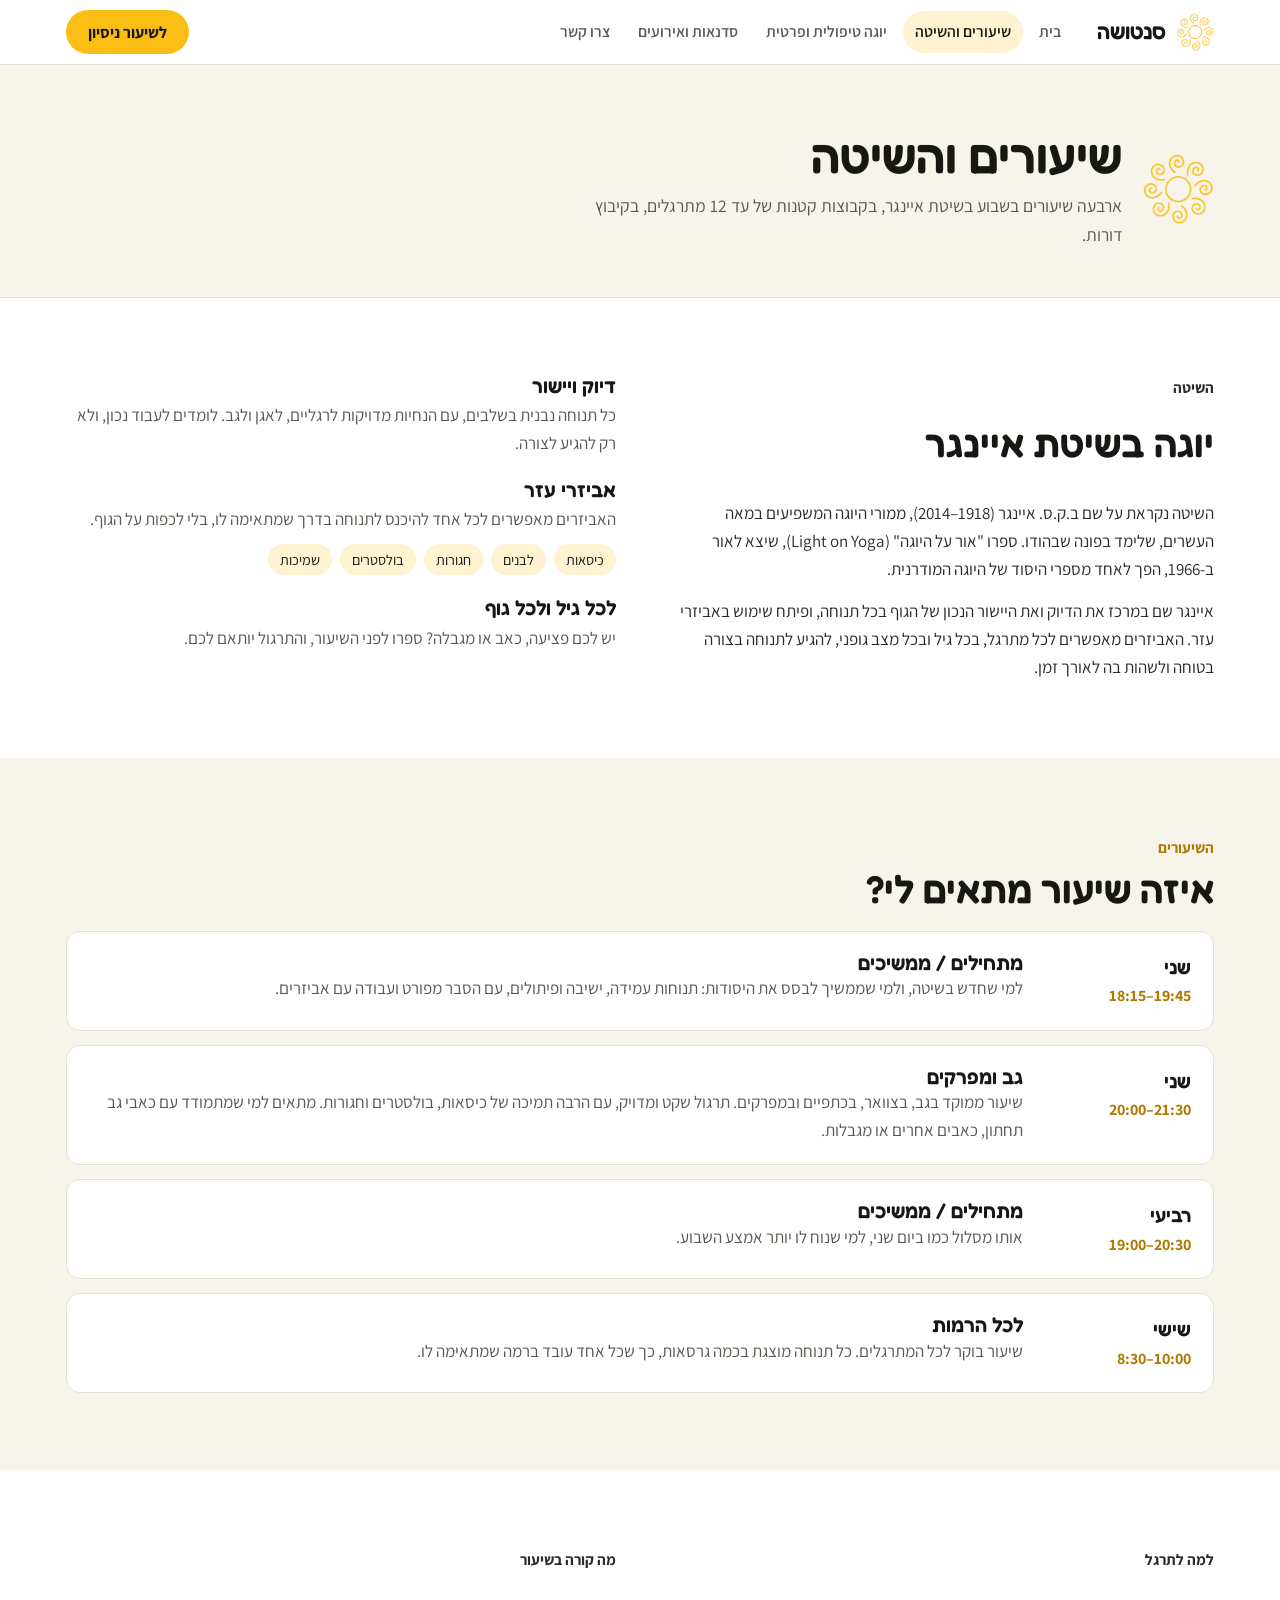
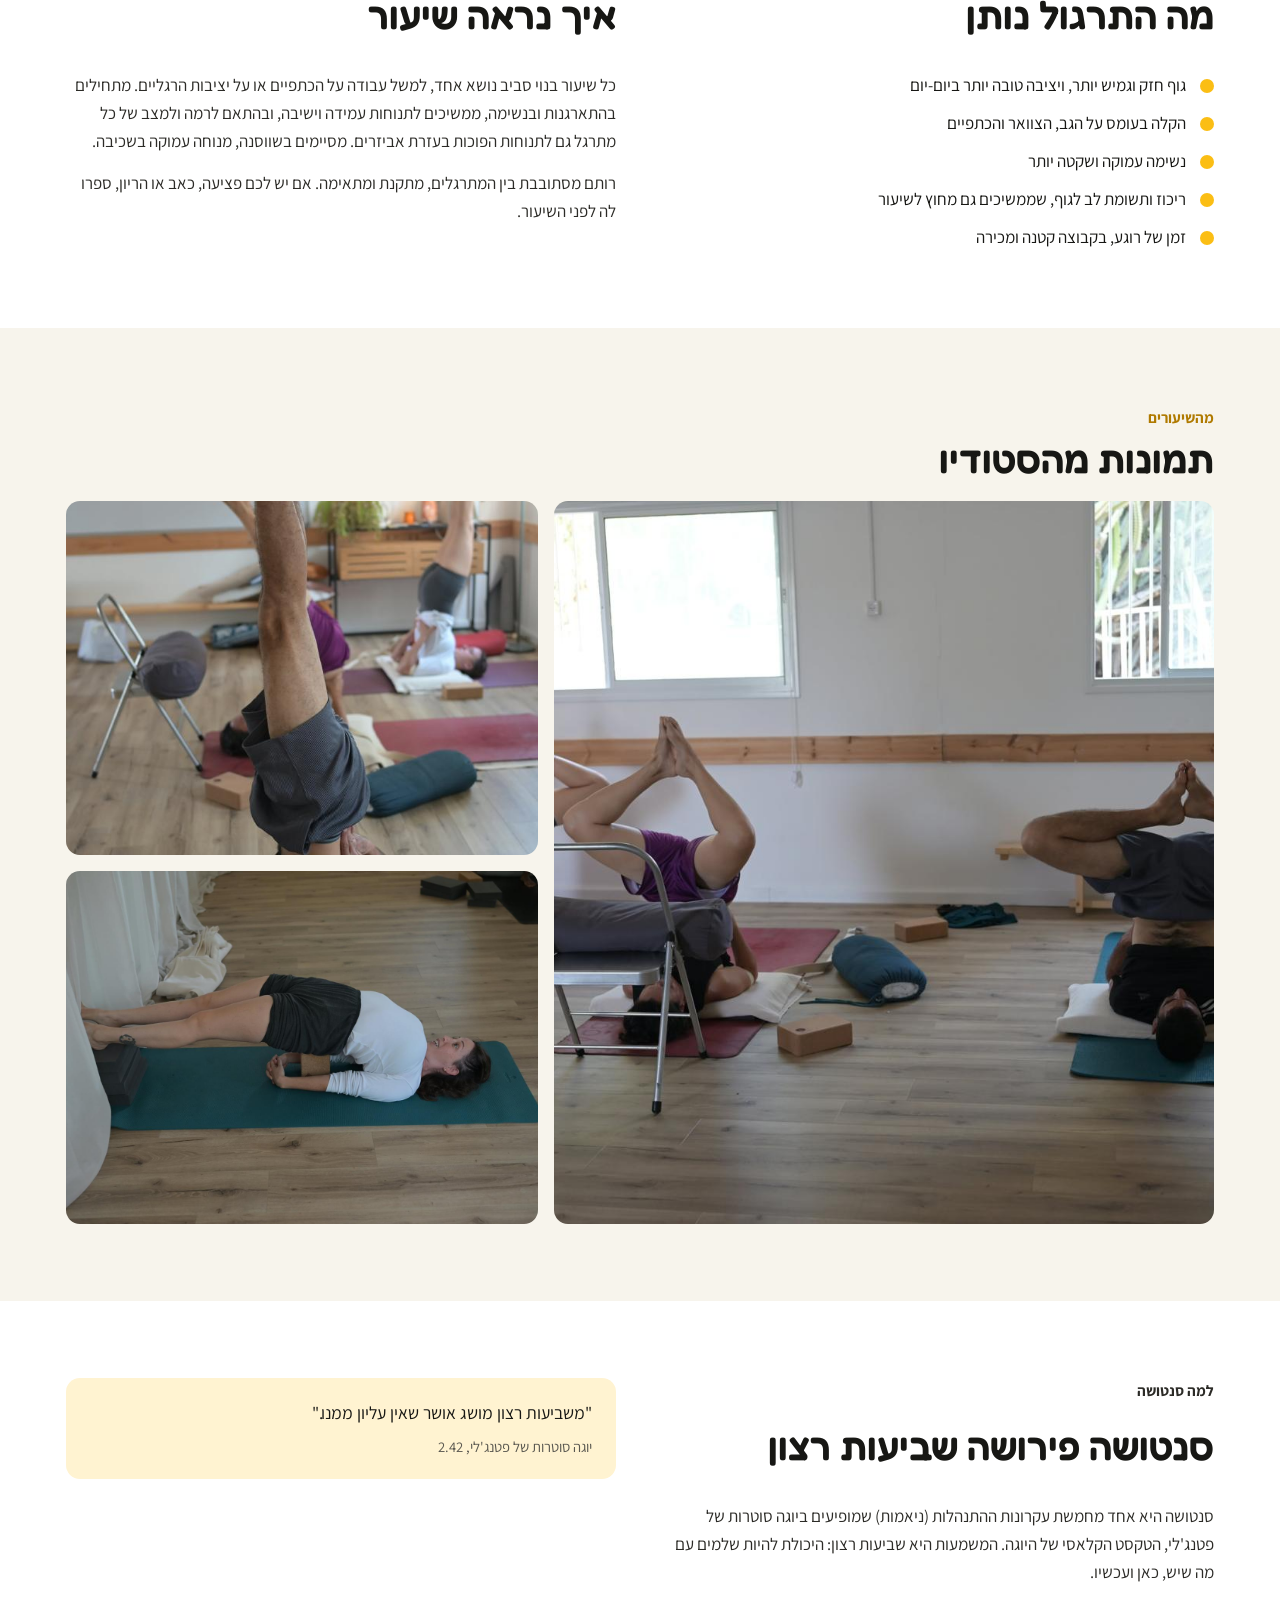
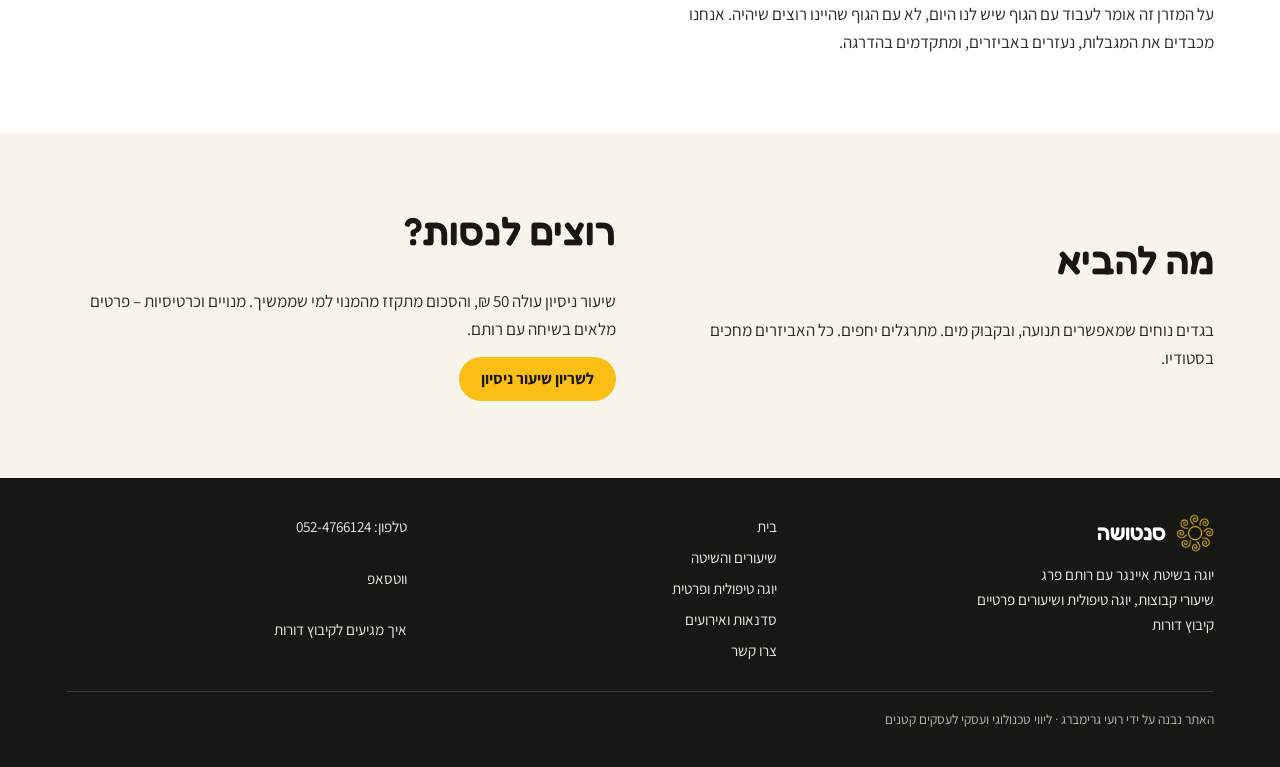
==== classes.html @ 76616e7e "Santosha site: move to GitHub Pages, approved wording (Sderot, יוגה טיפולית, כאבי גב תחתון) Co-Autho" ====
<!DOCTYPE html>
<html lang="he" dir="rtl">
<head>
<meta charset="utf-8">
<meta name="viewport" content="width=device-width, initial-scale=1">
<title>שיעורי יוגה איינגר בקיבוץ דורות | סנטושה</title>
<meta name="description" content="ארבעה שיעורי יוגה בשיטת איינגר בשבוע בקיבוץ דורות: מתחילים וממשיכים, גב ומפרקים, ולכל הרמות. קבוצות קטנות ועבודה עם אביזרים. שיעור ניסיון ב-50 ₪.">
<link rel="canonical" href="https://santosha-iyengar-yoga.netlify.app/classes.html">
<meta property="og:type" content="website">
<meta property="og:locale" content="he_IL">
<meta property="og:site_name" content="סנטושה">
<meta property="og:url" content="https://santosha-iyengar-yoga.netlify.app/classes.html">
<meta property="og:title" content="שיעורי יוגה איינגר בקיבוץ דורות | סנטושה">
<meta property="og:description" content="ארבעה שיעורי יוגה בשיטת איינגר בשבוע בקיבוץ דורות: מתחילים וממשיכים, גב ומפרקים, ולכל הרמות. קבוצות קטנות ועבודה עם אביזרים. שיעור ניסיון ב-50 ₪.">
<meta property="og:image" content="https://santosha-iyengar-yoga.netlify.app/img/og-santosha.jpg">
<meta property="og:image:width" content="1200">
<meta property="og:image:height" content="630">
<meta name="twitter:card" content="summary_large_image">
<meta name="robots" content="noindex">
<link rel="icon" href="img/santosha-sun.png">
<link rel="preconnect" href="https://fonts.googleapis.com">
<link rel="preconnect" href="https://fonts.gstatic.com" crossorigin>
<link rel="stylesheet" href="https://fonts.googleapis.com/css2?family=Fredoka:wght@500;600&family=Assistant:wght@400;600;700&display=swap">
<link rel="stylesheet" href="css/site.css">
</head>
<body>
<header class="top">
  <div class="wrap">
    <a class="brand" href="index.html"><img src="img/santosha-sun.png" alt="">סנטושה</a>
    <nav class="nav" aria-label="ניווט ראשי"><a href="index.html">בית</a><a href="classes.html">שיעורים והשיטה</a><a href="private.html">יוגה טיפולית ופרטית</a><a href="workshops.html">סדנאות ואירועים</a><a href="contact.html">צרו קשר</a></nav>
    <a class="btn" href="contact.html">לשיעור ניסיון</a>
  </div>
</header>
<main>
<section class="pagehead"><div class="wrap"><img src="img/santosha-sun.png" alt=""><div><h1>שיעורים והשיטה</h1><p>ארבעה שיעורים בשבוע בשיטת איינגר, בקבוצות קטנות של עד 12 מתרגלים, בקיבוץ דורות.</p></div></div></section>
<section class="band">
  <div class="wrap grid2" style="align-items:start">
    <div class="prose">
      <p class="eyebrow">השיטה</p>
      <h2>יוגה בשיטת איינגר</h2>
      <p>השיטה נקראת על שם ב.ק.ס. איינגר (1918–2014), ממורי היוגה המשפיעים במאה העשרים, שלימד בפונה שבהודו. ספרו "אור על היוגה" (Light on Yoga), שיצא לאור ב-1966, הפך לאחד מספרי היסוד של היוגה המודרנית.</p>
      <p>איינגר שם במרכז את הדיוק ואת היישור הנכון של הגוף בכל תנוחה, ופיתח שימוש באביזרי עזר. האביזרים מאפשרים לכל מתרגל, בכל גיל ובכל מצב גופני, להגיע לתנוחה בצורה בטוחה ולשהות בה לאורך זמן.</p>
    </div>
    <div class="points">
      <div><h3>דיוק ויישור</h3><p>כל תנוחה נבנית בשלבים, עם הנחיות מדויקות לרגליים, לאגן ולגב. לומדים לעבוד נכון, ולא רק להגיע לצורה.</p></div>
      <div><h3>אביזרי עזר</h3><p>האביזרים מאפשרים לכל אחד להיכנס לתנוחה בדרך שמתאימה לו, בלי לכפות על הגוף.</p>
        <ul class="props"><li>כיסאות</li><li>לבנים</li><li>חגורות</li><li>בולסטרים</li><li>שמיכות</li></ul></div>
      <div><h3>לכל גיל ולכל גוף</h3><p>יש לכם פציעה, כאב או מגבלה? ספרו לפני השיעור, והתרגול יותאם לכם.</p></div>
    </div>
  </div>
</section>
<section class="band alt">
  <div class="wrap">
    <p class="eyebrow">השיעורים</p>
    <h2>איזה שיעור מתאים לי?</h2>
    <div class="classes">
      <div class="classrow"><div class="when">שני<span>18:15–19:45</span></div><div><h3>מתחילים / ממשיכים</h3><p>למי שחדש בשיטה, ולמי שממשיך לבסס את היסודות: תנוחות עמידה, ישיבה ופיתולים, עם הסבר מפורט ועבודה עם אביזרים.</p></div></div>
      <div class="classrow"><div class="when">שני<span>20:00–21:30</span></div><div><h3>גב ומפרקים</h3><p>שיעור ממוקד בגב, בצוואר, בכתפיים ובמפרקים. תרגול שקט ומדויק, עם הרבה תמיכה של כיסאות, בולסטרים וחגורות. מתאים למי שמתמודד עם כאבי גב תחתון, כאבים אחרים או מגבלות.</p></div></div>
      <div class="classrow"><div class="when">רביעי<span>19:00–20:30</span></div><div><h3>מתחילים / ממשיכים</h3><p>אותו מסלול כמו ביום שני, למי שנוח לו יותר אמצע השבוע.</p></div></div>
      <div class="classrow"><div class="when">שישי<span>8:30–10:00</span></div><div><h3>לכל הרמות</h3><p>שיעור בוקר לכל המתרגלים. כל תנוחה מוצגת בכמה גרסאות, כך שכל אחד עובד ברמה שמתאימה לו.</p></div></div>
    </div>
  </div>
</section>
<section class="band">
  <div class="wrap grid2" style="align-items:start">
    <div class="prose">
      <p class="eyebrow">למה לתרגל</p>
      <h2>מה התרגול נותן</h2>
      <ul class="ticks">
        <li>גוף חזק וגמיש יותר, ויציבה טובה יותר ביום-יום</li>
        <li>הקלה בעומס על הגב, הצוואר והכתפיים</li>
        <li>נשימה עמוקה ושקטה יותר</li>
        <li>ריכוז ותשומת לב לגוף, שממשיכים גם מחוץ לשיעור</li>
        <li>זמן של רוגע, בקבוצה קטנה ומכירה</li>
      </ul>
    </div>
    <div class="prose">
      <p class="eyebrow">מה קורה בשיעור</p>
      <h2>איך נראה שיעור</h2>
      <p>כל שיעור בנוי סביב נושא אחד, למשל עבודה על הכתפיים או על יציבות הרגליים. מתחילים בהתארגנות ובנשימה, ממשיכים לתנוחות עמידה וישיבה, ובהתאם לרמה ולמצב של כל מתרגל גם לתנוחות הפוכות בעזרת אביזרים. מסיימים בשווסנה, מנוחה עמוקה בשכיבה.</p>
      <p>רותם מסתובבת בין המתרגלים, מתקנת ומתאימה. אם יש לכם פציעה, כאב או הריון, ספרו לה לפני השיעור.</p>
    </div>
  </div>
</section>
<section class="band alt">
  <div class="wrap">
    <p class="eyebrow">מהשיעורים</p>
    <h2>תמונות מהסטודיו</h2>
    <div class="gallery">
      <img class="tall" src="img/iyengar-yoga-class-dorot.jpg" alt="מתרגלים בתנוחות הפוכות עם כיסא ובולסטרים">
      <img src="img/iyengar-shoulderstand-chair.jpg" alt="עמידת כתפיים בעזרת כיסא ושמיכות" style="aspect-ratio:4/3">
      <img src="img/iyengar-restorative-pose.jpg" alt="מנוחה בשכיבה עם אביזרי תמיכה" style="aspect-ratio:4/3">
    </div>
  </div>
</section>
<section class="band">
  <div class="wrap grid2" style="align-items:start">
    <div class="prose">
      <p class="eyebrow">למה סנטושה</p>
      <h2>סנטושה פירושה שביעות רצון</h2>
      <p>סנטושה היא אחד מחמשת עקרונות ההתנהלות (ניאמות) שמופיעים ביוגה סוטרות של פטנג'לי, הטקסט הקלאסי של היוגה. המשמעות היא שביעות רצון: היכולת להיות שלמים עם מה שיש, כאן ועכשיו.</p>
      <p>על המזרן זה אומר לעבוד עם הגוף שיש לנו היום, לא עם הגוף שהיינו רוצים שיהיה. אנחנו מכבדים את המגבלות, נעזרים באביזרים, ומתקדמים בהדרגה.</p>
    </div>
    <blockquote>"משביעות רצון מושג אושר שאין עליון ממנו."<cite>יוגה סוטרות של פטנג'לי, 2.42</cite></blockquote>
  </div>
</section>
<section class="band alt">
  <div class="wrap grid2">
    <div class="prose">
      <h2>מה להביא</h2>
      <p>בגדים נוחים שמאפשרים תנועה, ובקבוק מים. מתרגלים יחפים. כל האביזרים מחכים בסטודיו.</p>
    </div>
    <div class="prose">
      <h2>רוצים לנסות?</h2>
      <p>שיעור ניסיון עולה 50 ₪, והסכום מתקזז מהמנוי למי שממשיך. מנויים וכרטיסיות – פרטים מלאים בשיחה עם רותם.</p>
      <p><a class="btn" href="contact.html">לשריון שיעור ניסיון</a></p>
    </div>
  </div>
</section>
</main>
<footer>
  <div class="wrap">
    <div>
      <a class="brand" href="index.html"><img src="img/santosha-sun.png" alt="">סנטושה</a>
      <p style="margin-top:10px">יוגה בשיטת איינגר עם רותם פרג<br>שיעורי קבוצות, יוגה טיפולית ושיעורים פרטיים<br>קיבוץ דורות</p>
    </div>
    <ul><li><a href="index.html">בית</a></li><li><a href="classes.html">שיעורים והשיטה</a></li><li><a href="private.html">יוגה טיפולית ופרטית</a></li><li><a href="workshops.html">סדנאות ואירועים</a></li><li><a href="contact.html">צרו קשר</a></li></ul>
    <ul>
      <li>טלפון: <span class="ltr">052-4766124</span></li>
      <li><a href="https://wa.me/972524766124">ווטסאפ</a></li>
      <li><a href="https://www.google.com/maps/search/?api=1&query=%D7%A7%D7%99%D7%91%D7%95%D7%A5+%D7%93%D7%95%D7%A8%D7%95%D7%AA">איך מגיעים לקיבוץ דורות</a></li>
    </ul>
    <p class="credit">האתר נבנה על ידי רועי גרימברג · ליווי טכנולוגי ועסקי לעסקים קטנים</p>
  </div>
</footer>
<script src="js/site.js"></script>
</body>
</html>
---- css/site.css ----
/*
VOICE: calm, warm, precise. A small studio that cares about every body.
IDEA: the studio's weekly timetable pinned by the door, under the Santosha sun.
PICTURE: real class photos with props; the sun mark as the one recurring motif.
COLOUR and TYPE: white ground, ink text, the logo's sun-gold as the single accent. Fredoka for titles (rounded like the wordmark), Assistant for text.
LAYOUT: full-width bands, content to 1180px, one column on phones.
*/
:root{
  color-scheme:light;
  --paper:#FFFFFF;
  --paper-2:#F7F4EC;
  --tint:#FFF3D1;
  --ink:#171714;
  --muted:#5A5850;
  --line:#E6E1D3;
  --sun:#FBBE14;
  --sun-deep:#B07A00;
  --error:#A3412F;
  --font-display:"Fredoka","Varela Round","Assistant",Arial,sans-serif;
  --font-body:"Assistant","Segoe UI",Arial,sans-serif;
}
:root[data-theme=dark],:root[data-theme=light]{color-scheme:light}
*{box-sizing:border-box;min-width:0}
[hidden]{display:none!important}
html{background:var(--paper);scroll-padding-top:84px}
body{margin:0;background:var(--paper);color:var(--ink);font:17px/1.65 var(--font-body);overflow-x:clip}
h1,h2,h3{font-family:var(--font-display);font-weight:600;line-height:1.12;text-wrap:balance;margin:0}
p{margin:0}
a{color:inherit}
img{display:block;max-width:100%}
:focus-visible{outline:3px solid var(--sun-deep);outline-offset:3px}
.wrap{max-width:1180px;margin-inline:auto;padding-left:max(16px,env(safe-area-inset-left,0px));padding-right:max(16px,env(safe-area-inset-right,0px))}
.band{padding-block:clamp(44px,6vw,80px)}
.band.alt{background:var(--paper-2)}
.eyebrow{font-size:.95rem;color:var(--sun-deep);font-weight:700;margin-bottom:8px}
.band h2{font-size:clamp(1.75rem,3.6vw,2.4rem);margin-bottom:20px}
.lead{font-size:1.12rem;color:var(--muted);max-width:60ch}
.prose{display:grid;gap:14px;max-width:68ch}
.prose p{color:#2c2b27}

/* header */
.top{position:sticky;top:0;z-index:20;background:rgba(255,255,255,.94);backdrop-filter:blur(8px);border-bottom:1px solid var(--line)}
.top .wrap{display:flex;align-items:center;gap:12px 24px;padding-block:10px;flex-wrap:wrap}
.brand{display:flex;align-items:center;gap:10px;font-family:var(--font-display);font-size:1.35rem;font-weight:600;text-decoration:none}
.brand img{width:38px;height:38px}
.nav{display:flex;gap:4px;overflow-x:auto;flex:1;scrollbar-width:none}
.nav::-webkit-scrollbar{display:none}
.nav a{flex:none;text-decoration:none;padding:8px 12px;border-radius:999px;font-weight:600;font-size:.98rem;color:var(--muted)}
.nav a:hover{color:var(--ink);background:var(--paper-2)}
.nav a[aria-current=page]{color:var(--ink);background:var(--tint)}
.btn{display:inline-flex;align-items:center;justify-content:center;gap:8px;min-height:44px;background:var(--sun);color:var(--ink);font:700 1rem var(--font-body);padding:10px 22px;border-radius:999px;border:0;text-decoration:none;cursor:pointer;transition:transform .15s ease,background-color .15s ease}
.btn:hover{background:#FFCB3A;transform:translateY(-1px)}
.btn.ghost{background:transparent;box-shadow:inset 0 0 0 1.5px var(--ink)}
.btn.ghost:hover{background:var(--tint)}
.top .btn{flex:none}

/* page title band */
.pagehead{padding-block:clamp(36px,5vw,64px) clamp(28px,4vw,48px);background:var(--paper-2);border-bottom:1px solid var(--line)}
.pagehead .wrap{display:grid;grid-template-columns:auto 1fr;gap:20px;align-items:center}
.pagehead img{width:72px;height:72px}
.pagehead h1{font-size:clamp(2rem,4.6vw,3rem)}
.pagehead p{margin-top:8px;color:var(--muted);font-size:1.1rem;max-width:60ch}

/* hero */
.hero{padding-block:28px 64px}
.hero .wrap{display:grid;grid-template-columns:.95fr 1.05fr;gap:48px;align-items:center}
.hero-text{display:grid;gap:18px;justify-items:start}
.hero-logo{width:min(230px,56vw)}
.method{font-size:1.05rem;letter-spacing:.3em;font-weight:700}
.hero h1{font-size:clamp(2rem,4.4vw,3rem)}
.hero-cta{display:flex;flex-wrap:wrap;gap:12px 16px;align-items:center}
.note{font-size:.95rem;color:var(--muted)}
.photo{width:100%;object-fit:cover;border-radius:16px}
.hero .photo{aspect-ratio:3/2}
.hero-photo{position:relative}
.sunmark{position:absolute;width:92px;height:92px;left:-26px;bottom:-30px;animation:turn 60s linear infinite}
@keyframes turn{to{transform:rotate(360deg)}}

/* week strip */
.week{display:grid;grid-template-columns:repeat(7,minmax(0,1fr));gap:8px}
.day{display:grid;align-content:start;gap:8px;min-height:170px;padding:14px 12px;border-radius:12px;background:var(--paper);border:1px solid var(--line)}
.day.off{background:transparent;border-style:dashed}
.day .dn{font-family:var(--font-display);font-weight:600;font-size:1.05rem}
.day.off .dn{color:var(--muted);font-weight:500}
.cls{display:grid;gap:2px;padding:10px;border-radius:8px;background:var(--tint)}
.cls .t{direction:ltr;text-align:right;font-weight:700;font-variant-numeric:tabular-nums;white-space:nowrap}
.cls .n{font-size:.92rem;line-height:1.35}
.week-note{margin-top:14px;color:var(--muted)}

/* cards and grids */
.grid3{display:grid;grid-template-columns:repeat(3,minmax(0,1fr));gap:24px}
.grid2{display:grid;grid-template-columns:repeat(2,minmax(0,1fr));gap:48px;align-items:center}
.card{display:grid;gap:10px;align-content:start;padding:24px;border-radius:16px;background:var(--paper);border:1px solid var(--line);text-decoration:none}
a.card:hover{border-color:var(--sun);box-shadow:0 6px 20px rgba(23,23,20,.06)}
.card h3{font-size:1.3rem}
.card p{color:var(--muted)}
.card .more{font-weight:700;color:var(--sun-deep)}
.points{display:grid;gap:22px}
.points h3{font-size:1.25rem;margin-bottom:4px}
.points p{color:var(--muted)}
.props{display:flex;flex-wrap:wrap;gap:8px;margin:10px 0 0;padding:0;list-style:none}
.props li{font-size:.9rem;padding:4px 12px;border-radius:999px;background:var(--tint)}
ul.ticks{margin:0;padding:0;list-style:none;display:grid;gap:10px}
ul.ticks li{position:relative;padding-inline-start:28px}
ul.ticks li::before{content:"";position:absolute;inset-inline-start:0;top:.45em;width:14px;height:14px;border-radius:50%;background:var(--sun)}
figure{margin:0}
figcaption{font-size:.9rem;color:var(--muted);margin-top:8px}
.gallery{display:grid;grid-template-columns:1.4fr 1fr;grid-template-rows:auto auto;gap:16px}
.gallery img{width:100%;height:100%;object-fit:cover;border-radius:14px}
.gallery .tall{grid-row:span 2}
blockquote{margin:0;padding:20px 24px;border-radius:14px;background:var(--tint);font-size:1.1rem}
blockquote cite{display:block;margin-top:8px;font-style:normal;font-size:.92rem;color:var(--muted)}

/* class table */
.classes{display:grid;gap:14px}
.classrow{display:grid;grid-template-columns:9rem 1fr;gap:6px 24px;padding:20px 22px;border-radius:14px;background:var(--paper);border:1px solid var(--line)}
.classrow .when{font-family:var(--font-display);font-size:1.2rem;font-weight:600}
.classrow .when span{display:block;direction:ltr;text-align:right;font-family:var(--font-body);font-weight:700;font-variant-numeric:tabular-nums;font-size:1rem;color:var(--sun-deep);white-space:nowrap}
.classrow h3{font-size:1.25rem}
.classrow p{color:var(--muted)}

/* steps (a real sequence) */
.steps{display:grid;grid-template-columns:repeat(3,minmax(0,1fr));gap:28px;padding:0;margin:0;list-style:none;counter-reset:s}
.steps li{counter-increment:s;display:grid;gap:6px;align-content:start}
.steps li::before{content:counter(s);display:grid;place-items:center;width:44px;height:44px;border-radius:50%;background:var(--sun);font-family:var(--font-display);font-weight:600;font-size:1.3rem}
.steps strong{font-size:1.1rem}
.steps span{color:var(--muted)}

/* placeholder for Rotem's own text */
.placeholder{display:grid;gap:12px;padding:28px;border:2px dashed var(--sun);border-radius:16px;background:#FFFCF2}
.placeholder strong{font-family:var(--font-display);font-size:1.2rem}
.placeholder p{color:var(--muted)}
.ph-photo{display:grid;place-items:center;aspect-ratio:4/5;border:2px dashed var(--sun);border-radius:16px;background:#FFFCF2;color:var(--muted);text-align:center;padding:16px}

/* events */
.events{display:grid;gap:16px}
.event{display:grid;grid-template-columns:110px 1fr auto;gap:20px;align-items:center;padding:20px;border-radius:16px;background:var(--paper);border:1px solid var(--line)}
.event.sample{border-style:dashed}
.date{display:grid;place-items:center;text-align:center;padding:12px 6px;border-radius:12px;background:var(--tint);font-variant-numeric:tabular-nums}
.date b{font-family:var(--font-display);font-size:2rem;line-height:1}
.date span{font-size:.95rem;font-weight:600}
.event h3{font-size:1.3rem}
.event .meta{color:var(--sun-deep);font-weight:700;font-size:.95rem}
.event .meta .ltr{white-space:nowrap}
.event p{color:var(--muted)}
.badge{display:inline-block;font-size:.8rem;font-weight:700;padding:2px 10px;border-radius:999px;background:var(--paper-2);border:1px solid var(--line);color:var(--muted);margin-inline-start:8px;vertical-align:middle}
.empty{padding:28px;border-radius:16px;border:1px dashed var(--line);text-align:center;color:var(--muted)}

/* forms */
.formbox{background:var(--paper);border:1px solid var(--line);border-radius:16px;padding:28px}
form{display:grid;gap:18px}
.row{display:grid;grid-template-columns:1fr 1fr;gap:16px}
.field{display:grid;gap:6px}
label,.legend{font-weight:700}
.opt{font-weight:400;color:var(--muted);font-size:.92rem}
input[type=text],input[type=tel],input[type=number],select,textarea{font:inherit;font-size:16px;color:var(--ink);background:var(--paper);border:1.5px solid var(--line);border-radius:10px;padding:11px 14px;width:100%;min-height:44px}
input[type=tel]{direction:ltr;text-align:right}
textarea{min-height:90px;resize:vertical}
input:focus,select:focus,textarea:focus{border-color:var(--sun-deep);outline:none;box-shadow:0 0 0 3px var(--tint)}
fieldset{border:0;padding:0;margin:0;display:grid;gap:10px}
.choices{display:grid;grid-template-columns:1fr 1fr;gap:10px}
.choice{position:relative;font-weight:400}
.choice input{position:absolute;opacity:0;inset:0;cursor:pointer;margin:0}
.choice span{display:grid;gap:2px;padding:10px 14px;border:1.5px solid var(--line);border-radius:10px;background:var(--paper);height:100%;min-height:44px}
.choice b{font-variant-numeric:tabular-nums}
.choice small{color:var(--muted);font-size:.88rem}
.choice input:checked+span{border-color:var(--sun-deep);background:var(--tint)}
.choice input:focus-visible+span{outline:3px solid var(--sun-deep);outline-offset:2px}
.consent{display:flex;gap:10px;align-items:flex-start;font-weight:400;font-size:.95rem}
.consent input{margin-top:5px;width:20px;height:20px;accent-color:var(--sun-deep);flex:none}
.err{color:var(--error);font-weight:700}
.submit{justify-self:start;padding-inline:34px}
.submit[disabled]{opacity:.6;cursor:wait}
.done{display:grid;gap:12px;justify-items:start}
.done img{width:64px}
.done h3{font-size:1.5rem}
.done p{color:var(--muted)}
.small{font-size:.88rem;color:var(--muted)}
.contact-list{display:grid;gap:14px;margin:0;padding:0;list-style:none}
.contact-list b{display:block;font-family:var(--font-display);font-weight:600}
.ltr{direction:ltr;unicode-bidi:isolate;font-variant-numeric:tabular-nums}

/* footer */
footer{padding-block:36px;background:var(--ink);color:#EDEAE2;font-size:.95rem}
footer .wrap{display:grid;grid-template-columns:1.2fr 1fr 1fr;gap:28px}
footer .brand{color:#fff}
footer a{color:#EDEAE2;text-decoration:none}
footer a:hover{text-decoration:underline}
footer ul{list-style:none;margin:0;padding:0;display:grid;gap:6px}
footer .credit{grid-column:1/-1;border-top:1px solid #3a3a35;padding-top:16px;font-size:.85rem;color:#B9B5AA}

@media (max-width:900px){
  .week{grid-template-columns:repeat(4,minmax(0,1fr))}
  .day.off{display:none}
  .grid3{grid-template-columns:1fr 1fr}
}
@media (max-width:820px){
  .hero .wrap,.grid2{grid-template-columns:1fr;gap:28px}
  .hero-photo{order:-1}
  .sunmark{left:auto;right:12px;bottom:-28px;width:70px;height:70px}
  .steps{grid-template-columns:1fr;gap:22px}
  footer .wrap{grid-template-columns:1fr 1fr}
  .event{grid-template-columns:90px 1fr}
  .event .btn{grid-column:1/-1;justify-self:start}
}
@media (max-width:600px){
  body{font-size:16px}
  .week,.grid3,.row,.choices{grid-template-columns:1fr}
  .day{min-height:0;grid-template-columns:4.5rem 1fr;align-items:start}
  .day .dn{padding-top:8px}
  .day .cls+.cls{grid-column:2}
  .classrow{grid-template-columns:1fr}
  .gallery{grid-template-columns:1fr}
  .gallery .tall{grid-row:auto}
  .pagehead .wrap{grid-template-columns:1fr}
  .pagehead img{width:56px;height:56px}
  .formbox{padding:20px}
  .submit{justify-self:stretch}
  .top .btn{display:none}
  .nav{flex-wrap:wrap;overflow:visible;flex-basis:100%;gap:2px}
  .nav a{padding:6px 10px;font-size:.92rem}
  html{scroll-padding-top:130px}
  footer .wrap{grid-template-columns:1fr}
}
@media (prefers-reduced-motion:reduce){*{transition:none!important;animation:none!important}}

/* FAQ accordion */
.faq{display:grid;gap:10px;max-width:860px}
.faq details{background:var(--paper);border:1px solid var(--line);border-radius:14px;transition:border-color .2s ease}
.faq details[open]{border-color:var(--sun)}
.faq summary{list-style:none;cursor:pointer;display:flex;align-items:center;justify-content:space-between;gap:16px;min-height:56px;padding:14px 20px;font-family:var(--font-display);font-weight:600;font-size:1.12rem}
.faq summary::-webkit-details-marker{display:none}
.faq summary::after{content:"";flex:none;width:28px;height:28px;border-radius:50%;background:var(--tint) url("data:image/svg+xml,%3Csvg xmlns='http://www.w3.org/2000/svg' viewBox='0 0 24 24'%3E%3Cpath d='M6 9l6 6 6-6' fill='none' stroke='%23171714' stroke-width='2.2' stroke-linecap='round' stroke-linejoin='round'/%3E%3C/svg%3E") center/16px no-repeat;transition:transform .25s ease}
.faq details[open] summary::after{transform:rotate(180deg);background-color:var(--sun)}
.faq details p{padding:0 20px 18px;color:var(--muted);max-width:68ch}
.faq details.todo{border-style:dashed;border-color:var(--sun);background:#FFFCF2}

/* review mode (only with ?review) */
.rv-banner{position:sticky;bottom:0;z-index:30;background:var(--ink);color:#fff;padding:10px 16px;text-align:center;font-size:.95rem}
.rv-btn{position:absolute;top:12px;inset-inline-end:max(12px,env(safe-area-inset-left,0px));z-index:5;display:inline-flex;align-items:center;gap:6px;min-height:40px;padding:8px 14px;border-radius:999px;background:#25D366;color:#fff;font:700 .95rem var(--font-body);text-decoration:none;box-shadow:0 4px 14px rgba(0,0,0,.18)}
.rv-on main>section,.rv-on footer{position:relative}
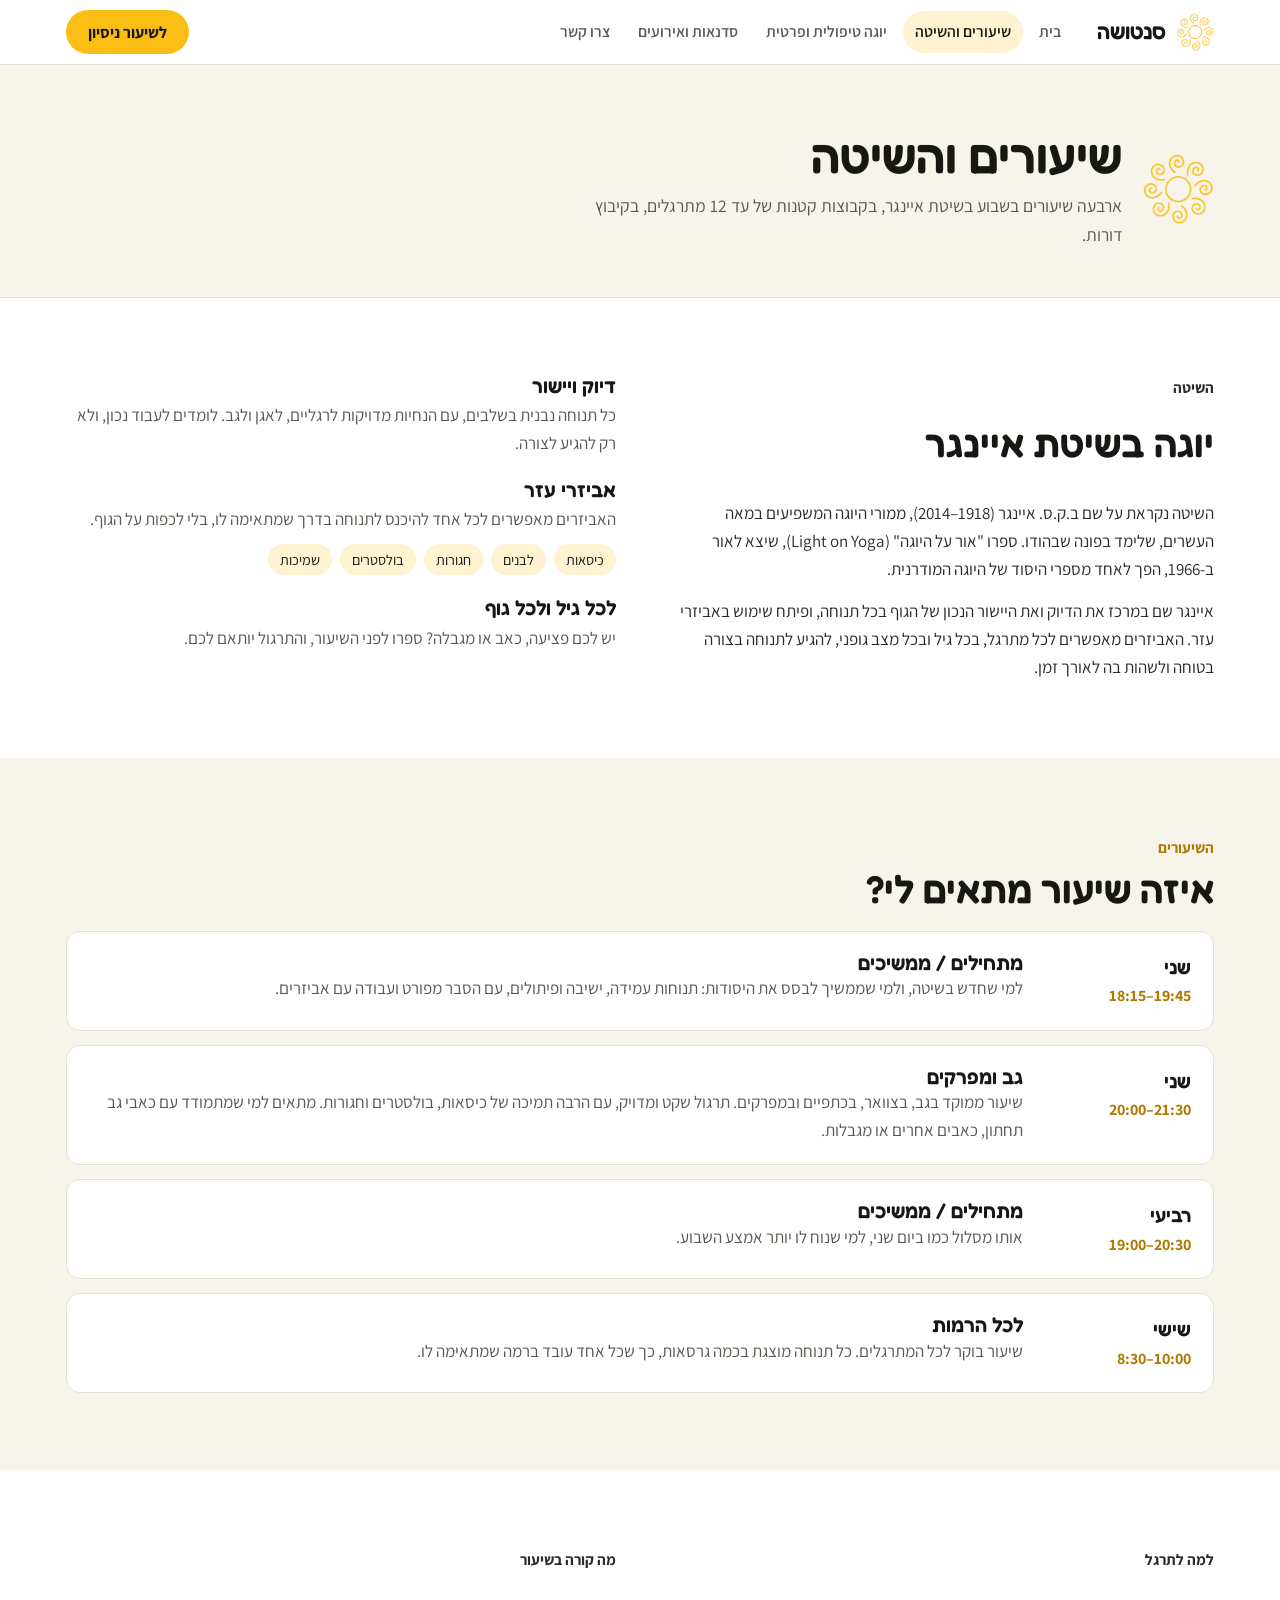
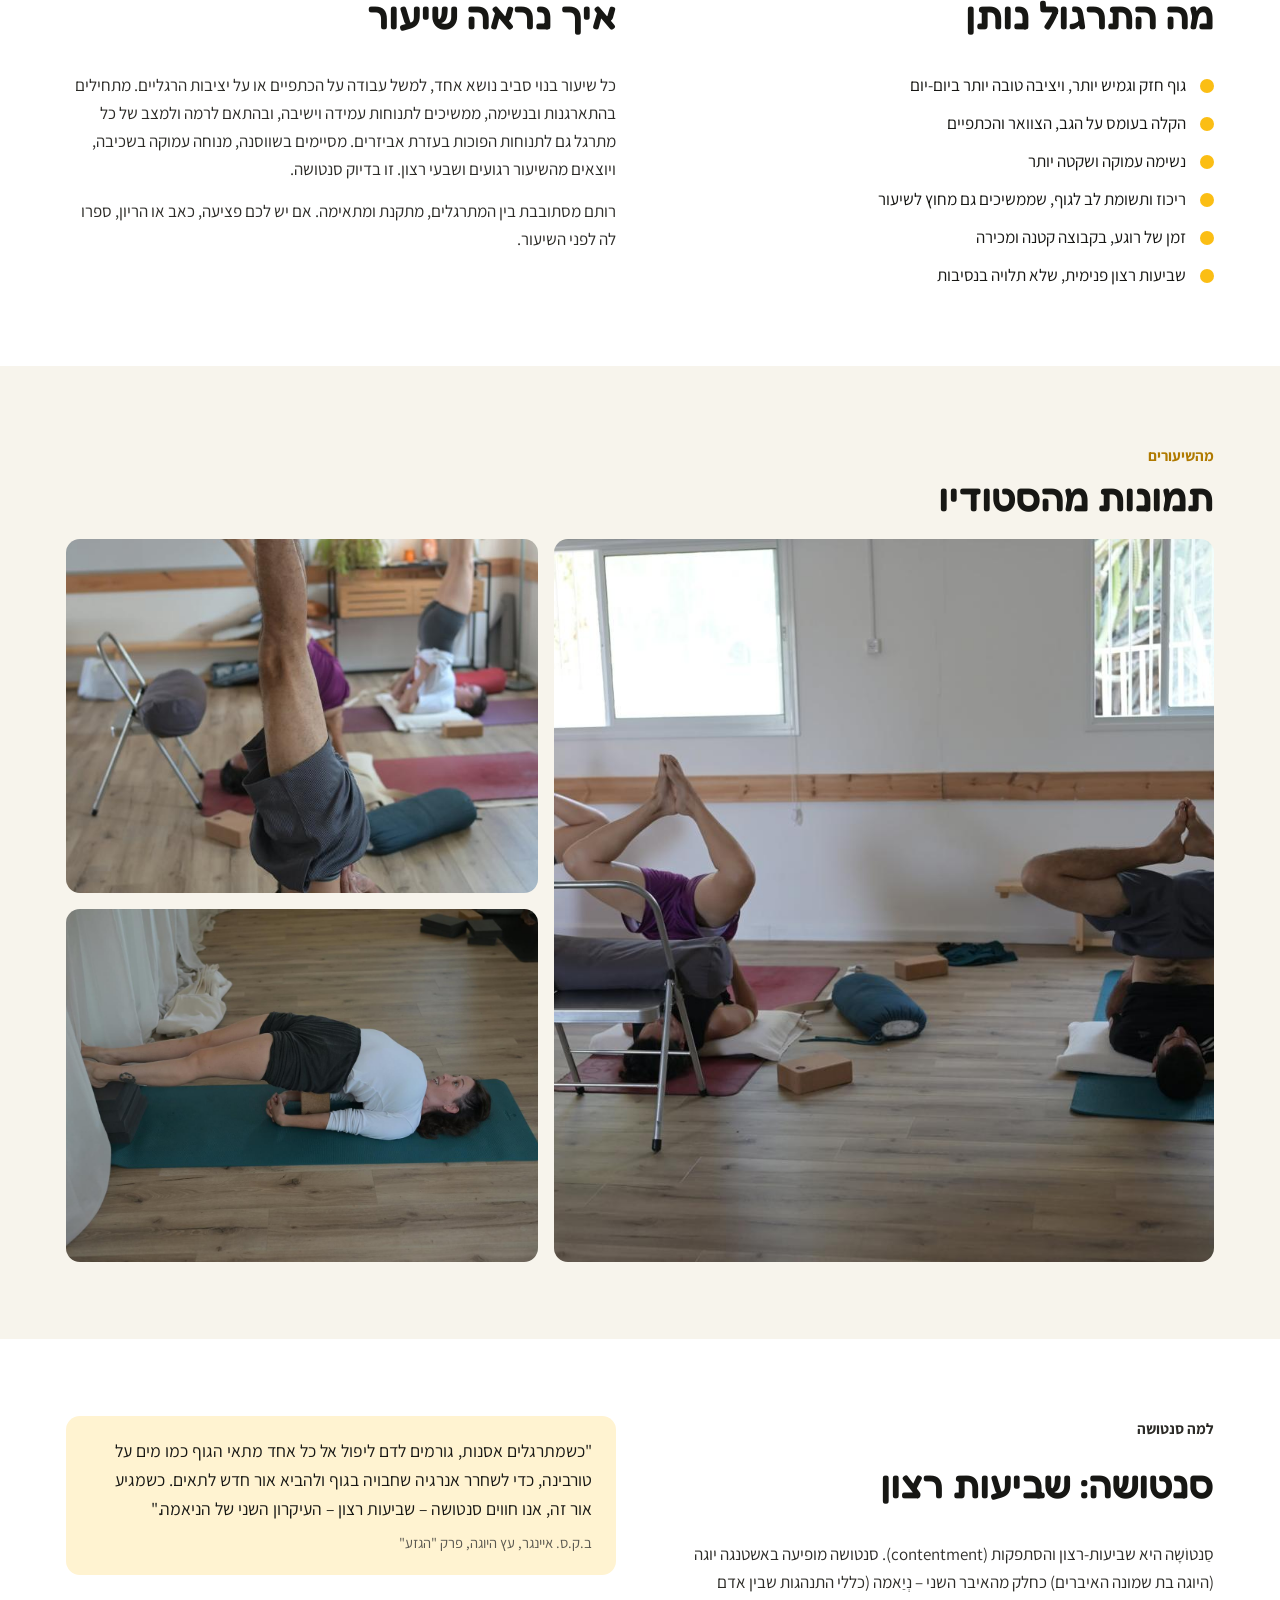
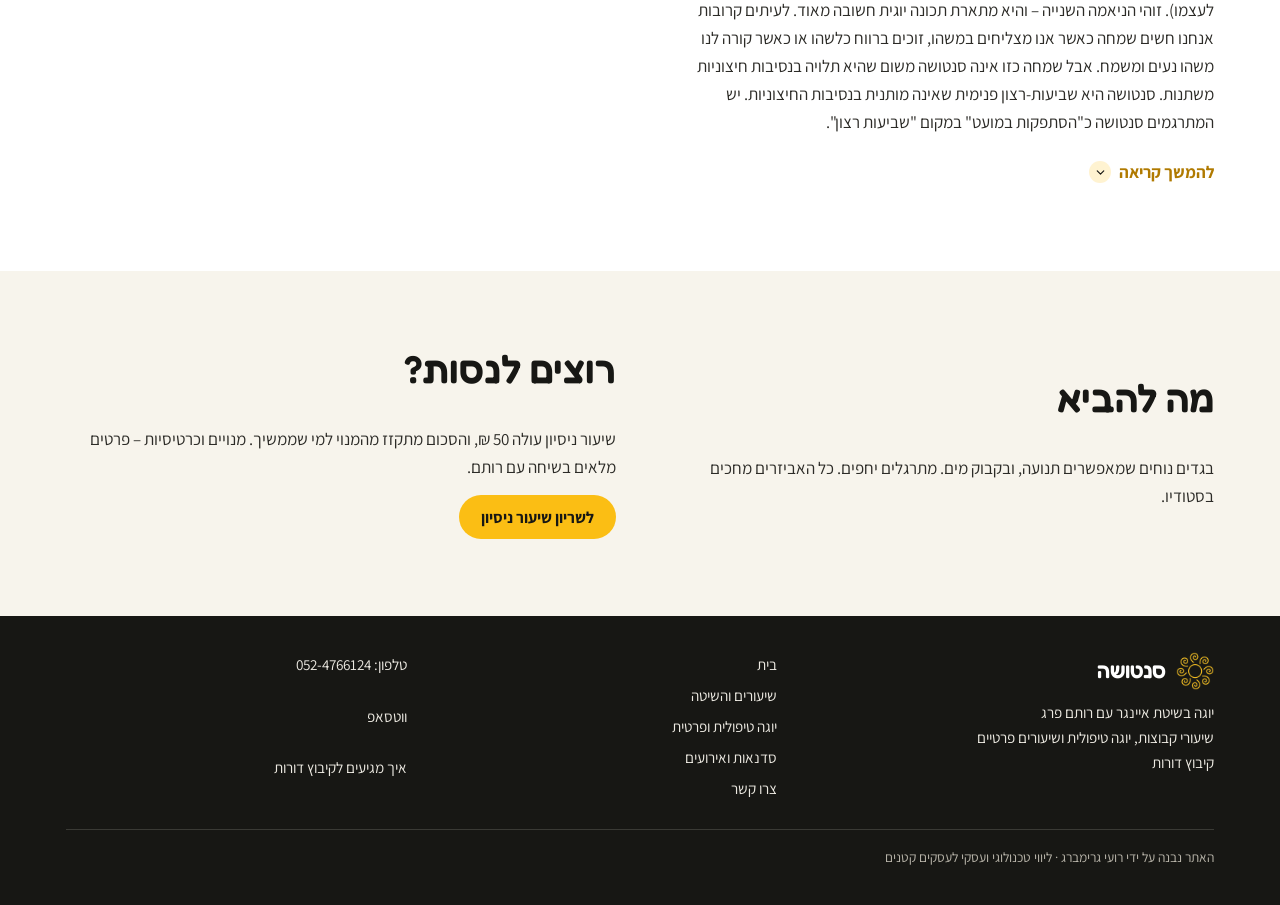
==== commit 64939452: "Add Rotem's Santosha text to classes page, read-more toggle, small touches on private page Co-Author" ====
--- a/classes.html
+++ b/classes.html
@@ -72,12 +72,13 @@
         <li>נשימה עמוקה ושקטה יותר</li>
         <li>ריכוז ותשומת לב לגוף, שממשיכים גם מחוץ לשיעור</li>
         <li>זמן של רוגע, בקבוצה קטנה ומכירה</li>
+        <li>שביעות רצון פנימית, שלא תלויה בנסיבות</li>
       </ul>
     </div>
     <div class="prose">
       <p class="eyebrow">מה קורה בשיעור</p>
       <h2>איך נראה שיעור</h2>
-      <p>כל שיעור בנוי סביב נושא אחד, למשל עבודה על הכתפיים או על יציבות הרגליים. מתחילים בהתארגנות ובנשימה, ממשיכים לתנוחות עמידה וישיבה, ובהתאם לרמה ולמצב של כל מתרגל גם לתנוחות הפוכות בעזרת אביזרים. מסיימים בשווסנה, מנוחה עמוקה בשכיבה.</p>
+      <p>כל שיעור בנוי סביב נושא אחד, למשל עבודה על הכתפיים או על יציבות הרגליים. מתחילים בהתארגנות ובנשימה, ממשיכים לתנוחות עמידה וישיבה, ובהתאם לרמה ולמצב של כל מתרגל גם לתנוחות הפוכות בעזרת אביזרים. מסיימים בשווסנה, מנוחה עמוקה בשכיבה, ויוצאים מהשיעור רגועים ושבעי רצון. זו בדיוק סנטושה.</p>
       <p>רותם מסתובבת בין המתרגלים, מתקנת ומתאימה. אם יש לכם פציעה, כאב או הריון, ספרו לה לפני השיעור.</p>
     </div>
   </div>
@@ -93,15 +94,19 @@
     </div>
   </div>
 </section>
-<section class="band">
+<section class="band" id="santosha">
   <div class="wrap grid2" style="align-items:start">
     <div class="prose">
       <p class="eyebrow">למה סנטושה</p>
-      <h2>סנטושה פירושה שביעות רצון</h2>
-      <p>סנטושה היא אחד מחמשת עקרונות ההתנהלות (ניאמות) שמופיעים ביוגה סוטרות של פטנג'לי, הטקסט הקלאסי של היוגה. המשמעות היא שביעות רצון: היכולת להיות שלמים עם מה שיש, כאן ועכשיו.</p>
-      <p>על המזרן זה אומר לעבוד עם הגוף שיש לנו היום, לא עם הגוף שהיינו רוצים שיהיה. אנחנו מכבדים את המגבלות, נעזרים באביזרים, ומתקדמים בהדרגה.</p>
+      <h2>סנטושה: שביעות רצון</h2>
+      <p>סַנטוֹשָה היא שביעות-רצון והסתפקות (contentment). סנטושה מופיעה באשטנגה יוגה (היוגה בת שמונה האיברים) כחלק מהאיבר השני – נְיַאמה (כללי התנהגות שבין אדם לעצמו). זוהי הניאמה השנייה – והיא מתארת תכונה יוגית חשובה מאוד. לעיתים קרובות אנחנו חשים שמחה כאשר אנו מצליחים במשהו, זוכים ברווח כלשהו או כאשר קורה לנו משהו נעים ומשמח. אבל שמחה כזו אינה סנטושה משום שהיא תלויה בנסיבות חיצוניות משתנות. סנטושה היא שביעות-רצון פנימית שאינה מותנית בנסיבות החיצוניות. יש המתרגמים סנטושה כ"הסתפקות במועט" במקום "שביעות רצון".</p>
+      <details class="more">
+        <summary>להמשך קריאה</summary>
+        <p>סנטושה היא קבלה, קבלה מלאה של עצמנו ושל המציאות כפי שהיא (ולא כפי שאנחנו חושבים שהיא צריכה להיות…). כאשר אנחנו מקבלים את עצמנו ולא שופטים, כאשר אנחנו מרוצים ממה שיש לנו ולא רוצים לשנות שום דבר, אז אנחנו חווים סנטושה. כאשר אנחנו רואים את חצי הכוס המלאה ולא את זו הריקה, כאשר אנחנו מודים ומברכים על מה שיש ומוקירים את כל מה שזכינו בו במקום לחשוב על מה שחסר לנו, אז אנחנו בסנטושה. זו תכונה יוגית, כי ללא סנטושה לעולם לא נגיע לשלווה, תמיד נהיה חסרי מנוחה ונחפש עוד משהו. הדרך לצ'יטה וריטי נירודהה (השקטת תנודות התודעה) עוברת בהכרח דרך סנטושה.</p>
+        <p>תרגול נכון של אסנות יוצר סנטושה, כפי שאיינגר מתאר ב'עץ היוגה'. אחרי שאנחנו יוצאים מהתנוחה אנחנו שבעי רצון ומסופקים. יש תחושה של נינוחות ורגיעה ואנחנו שמחים פשוט להיות, ללא תנאי. איננו צריכים להצדיק את הקיום שלנו בעשייה בלתי פוסקת – זו חוויה של סנטושה; כאשר חוזרים על חוויה כזו יומיום, היא הופכת לטבע שני, להרגל בונה.</p>
+      </details>
     </div>
-    <blockquote>"משביעות רצון מושג אושר שאין עליון ממנו."<cite>יוגה סוטרות של פטנג'לי, 2.42</cite></blockquote>
+    <blockquote>"כשמתרגלים אסנות, גורמים לדם ליפול אל כל אחד מתאי הגוף כמו מים על טורבינה, כדי לשחרר אנרגיה שחבויה בגוף ולהביא אור חדש לתאים. כשמגיע אור זה, אנו חווים סנטושה – שביעות רצון – העיקרון השני של הניאמה."<cite>ב.ק.ס. איינגר, עץ היוגה, פרק "הגזע"</cite></blockquote>
   </div>
 </section>
 <section class="band alt">
--- a/css/site.css
+++ b/css/site.css
@@ -239,3 +239,11 @@
 .rv-banner{position:sticky;bottom:0;z-index:30;background:var(--ink);color:#fff;padding:10px 16px;text-align:center;font-size:.95rem}
 .rv-btn{position:absolute;top:12px;inset-inline-end:max(12px,env(safe-area-inset-left,0px));z-index:5;display:inline-flex;align-items:center;gap:6px;min-height:40px;padding:8px 14px;border-radius:999px;background:#25D366;color:#fff;font:700 .95rem var(--font-body);text-decoration:none;box-shadow:0 4px 14px rgba(0,0,0,.18)}
 .rv-on main>section,.rv-on footer{position:relative}
+
+/* read more */
+details.more summary{list-style:none;cursor:pointer;display:inline-flex;align-items:center;gap:8px;min-height:44px;font-weight:700;color:var(--sun-deep)}
+details.more summary::-webkit-details-marker{display:none}
+details.more summary::after{content:"";width:22px;height:22px;border-radius:50%;background:var(--tint) url("data:image/svg+xml,%3Csvg xmlns='http://www.w3.org/2000/svg' viewBox='0 0 24 24'%3E%3Cpath d='M6 9l6 6 6-6' fill='none' stroke='%23171714' stroke-width='2.2' stroke-linecap='round' stroke-linejoin='round'/%3E%3C/svg%3E") center/13px no-repeat;transition:transform .25s ease}
+details.more[open] summary::after{transform:rotate(180deg)}
+details.more[open] summary{margin-bottom:10px}
+details.more p+p{margin-top:14px}
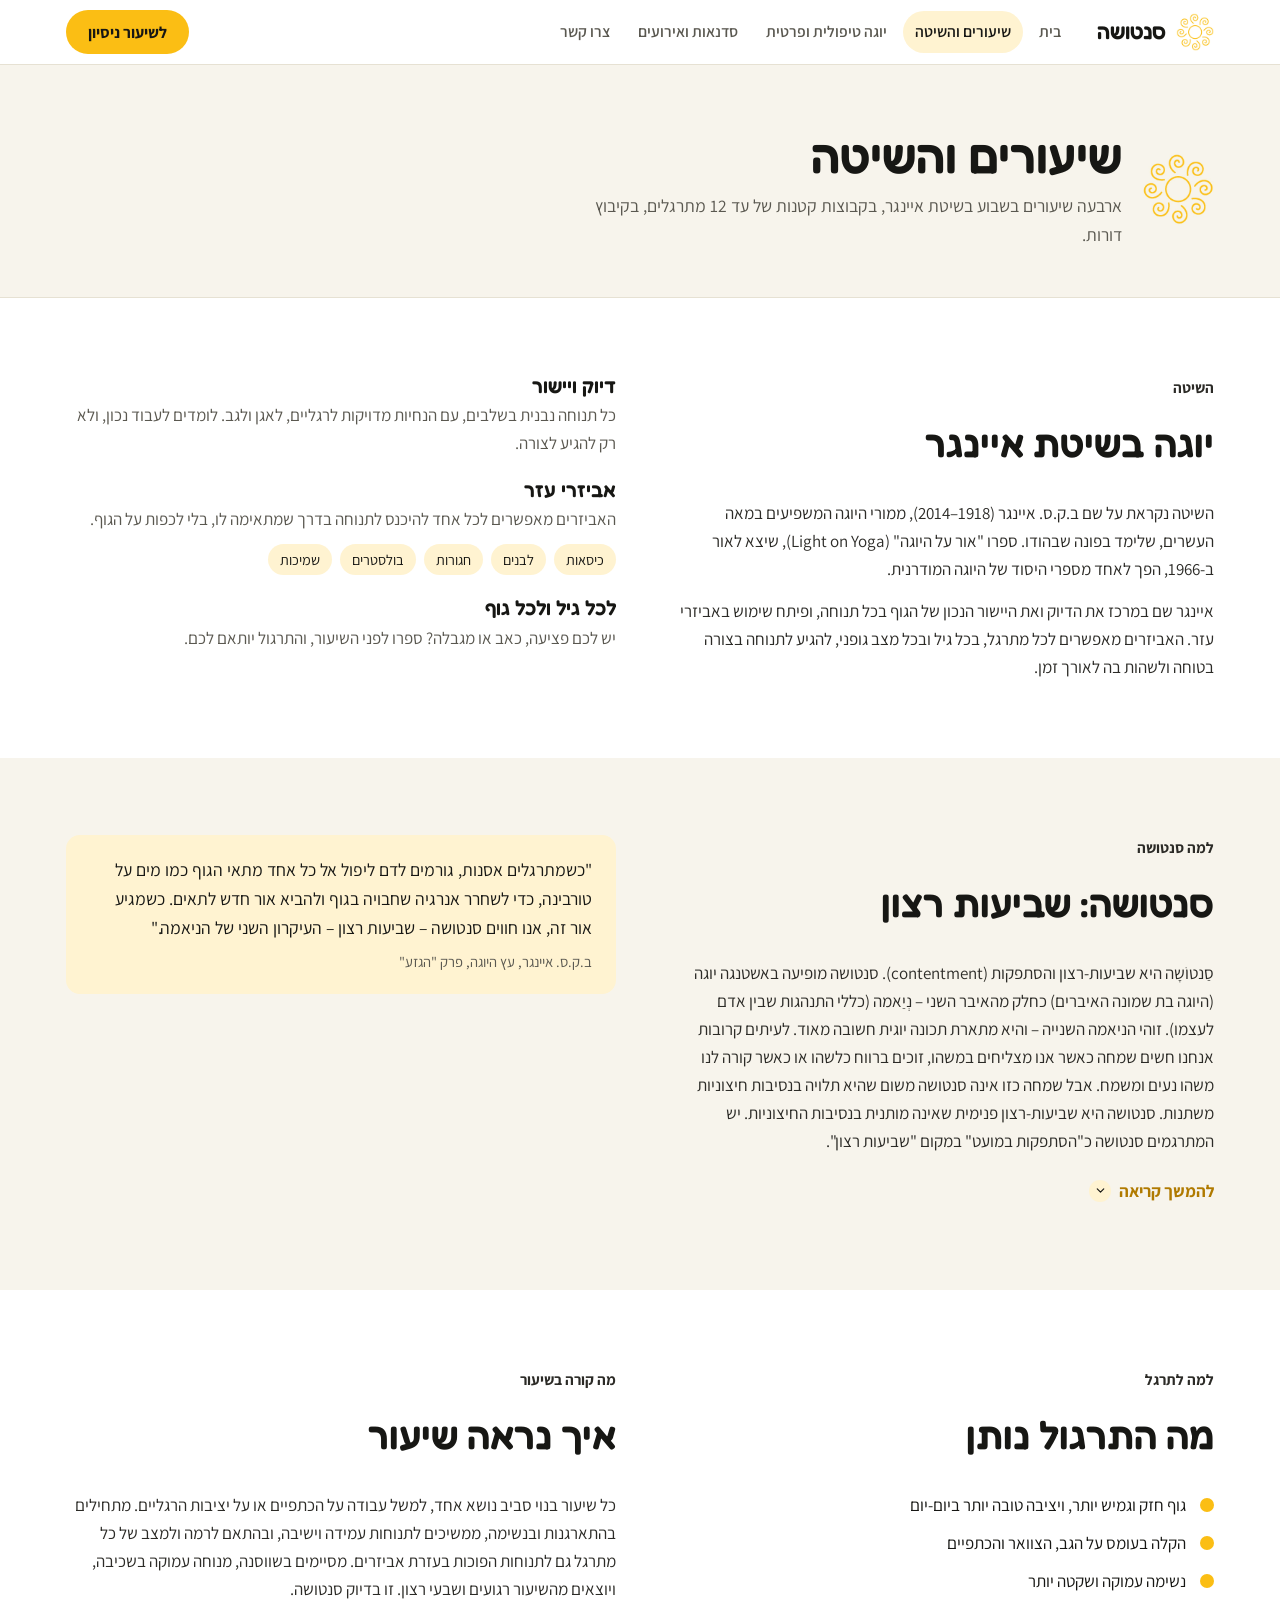
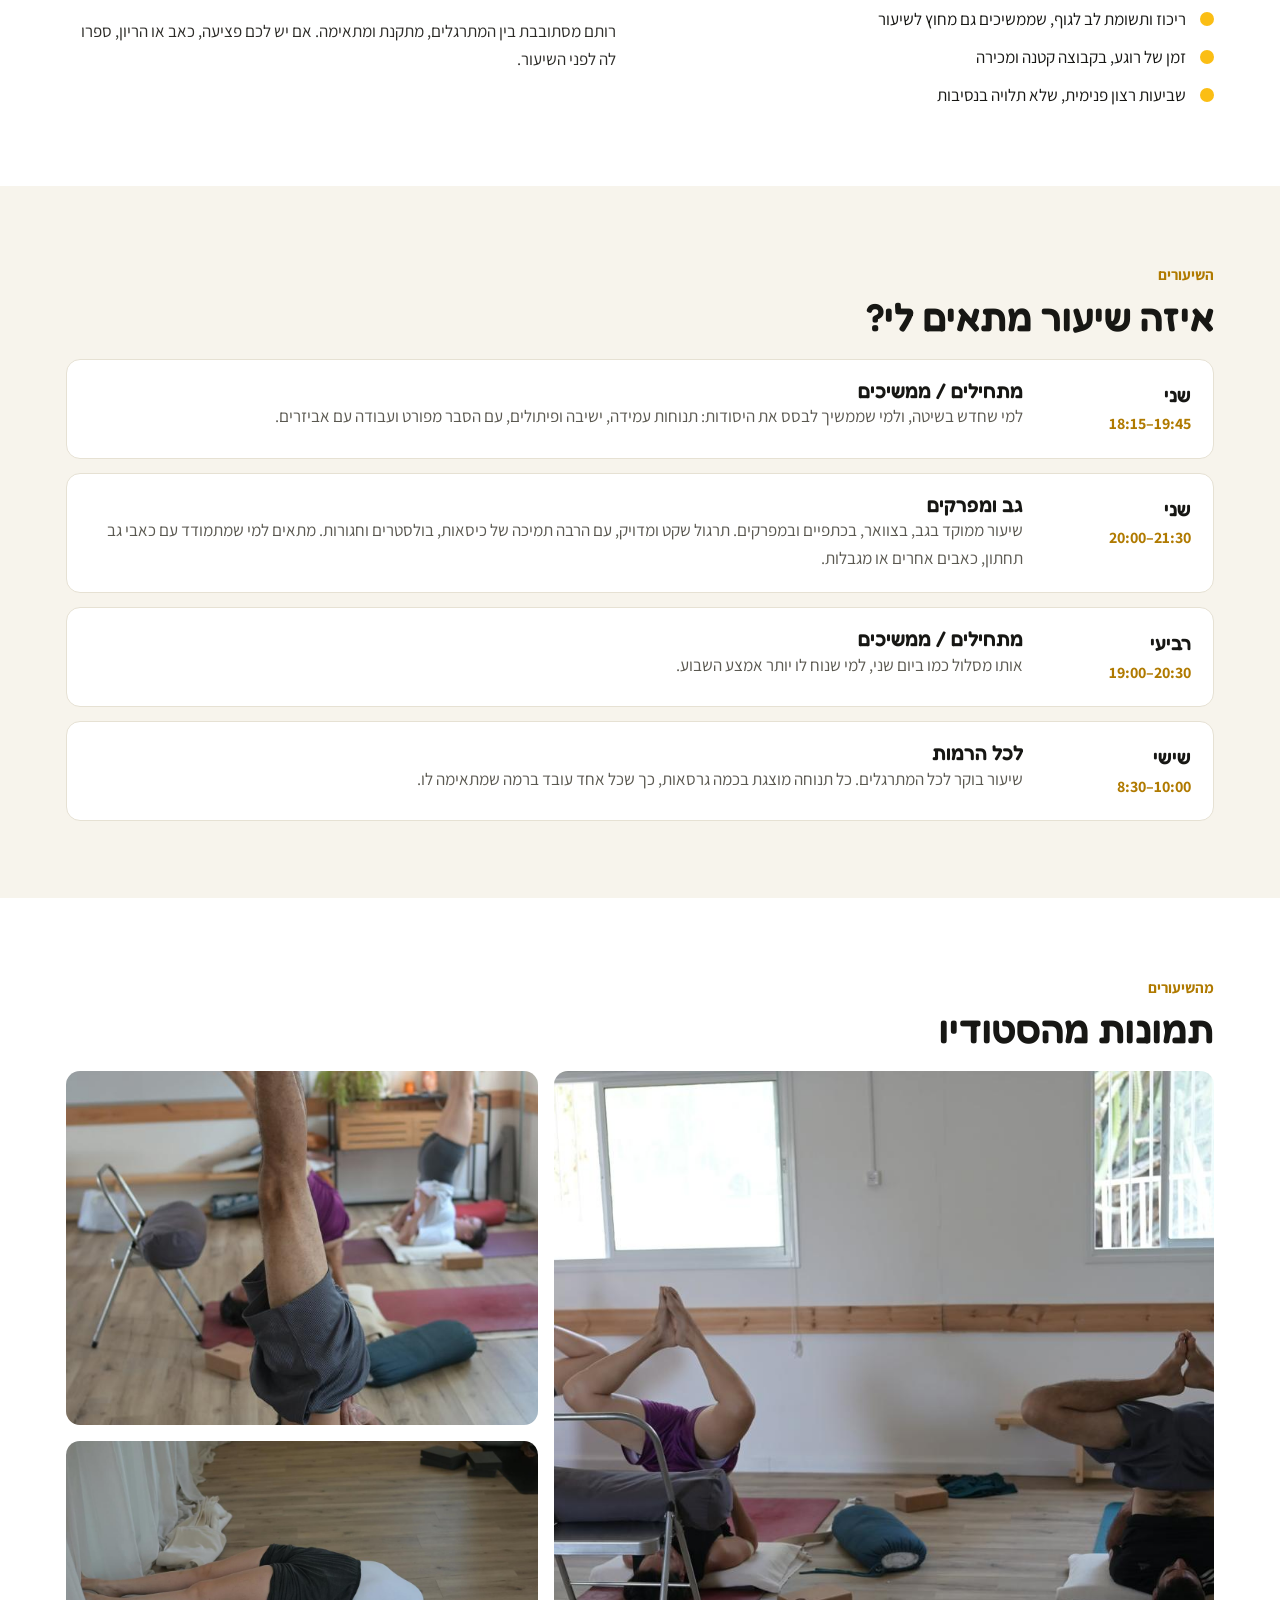
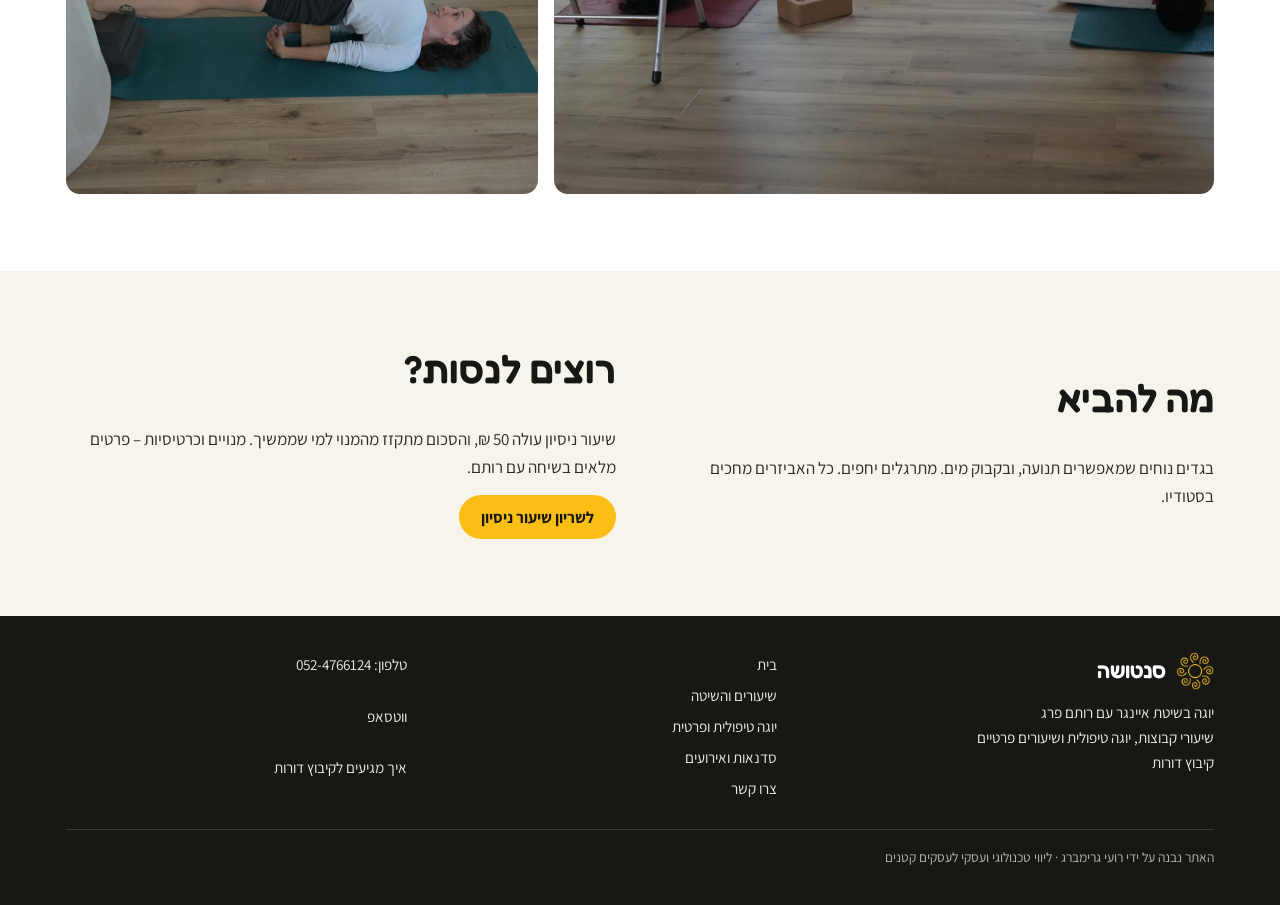
==== commit b35d9fe7: "Classes page: reorder sections (method, santosha, practice, classes, gallery, try) Co-Authored-By: C" ====
--- a/classes.html
+++ b/classes.html
@@ -5,14 +5,14 @@
 <meta name="viewport" content="width=device-width, initial-scale=1">
 <title>שיעורי יוגה איינגר בקיבוץ דורות | סנטושה</title>
 <meta name="description" content="ארבעה שיעורי יוגה בשיטת איינגר בשבוע בקיבוץ דורות: מתחילים וממשיכים, גב ומפרקים, ולכל הרמות. קבוצות קטנות ועבודה עם אביזרים. שיעור ניסיון ב-50 ₪.">
-<link rel="canonical" href="https://santosha-iyengar-yoga.netlify.app/classes.html">
+<link rel="canonical" href="https://roeig9.github.io/santosha-site/classes.html">
 <meta property="og:type" content="website">
 <meta property="og:locale" content="he_IL">
 <meta property="og:site_name" content="סנטושה">
-<meta property="og:url" content="https://santosha-iyengar-yoga.netlify.app/classes.html">
+<meta property="og:url" content="https://roeig9.github.io/santosha-site/classes.html">
 <meta property="og:title" content="שיעורי יוגה איינגר בקיבוץ דורות | סנטושה">
 <meta property="og:description" content="ארבעה שיעורי יוגה בשיטת איינגר בשבוע בקיבוץ דורות: מתחילים וממשיכים, גב ומפרקים, ולכל הרמות. קבוצות קטנות ועבודה עם אביזרים. שיעור ניסיון ב-50 ₪.">
-<meta property="og:image" content="https://santosha-iyengar-yoga.netlify.app/img/og-santosha.jpg">
+<meta property="og:image" content="https://roeig9.github.io/santosha-site/img/og-santosha.jpg">
 <meta property="og:image:width" content="1200">
 <meta property="og:image:height" content="630">
 <meta name="twitter:card" content="summary_large_image">
@@ -49,16 +49,19 @@
     </div>
   </div>
 </section>
-<section class="band alt">
-  <div class="wrap">
-    <p class="eyebrow">השיעורים</p>
-    <h2>איזה שיעור מתאים לי?</h2>
-    <div class="classes">
-      <div class="classrow"><div class="when">שני<span>18:15–19:45</span></div><div><h3>מתחילים / ממשיכים</h3><p>למי שחדש בשיטה, ולמי שממשיך לבסס את היסודות: תנוחות עמידה, ישיבה ופיתולים, עם הסבר מפורט ועבודה עם אביזרים.</p></div></div>
-      <div class="classrow"><div class="when">שני<span>20:00–21:30</span></div><div><h3>גב ומפרקים</h3><p>שיעור ממוקד בגב, בצוואר, בכתפיים ובמפרקים. תרגול שקט ומדויק, עם הרבה תמיכה של כיסאות, בולסטרים וחגורות. מתאים למי שמתמודד עם כאבי גב תחתון, כאבים אחרים או מגבלות.</p></div></div>
-      <div class="classrow"><div class="when">רביעי<span>19:00–20:30</span></div><div><h3>מתחילים / ממשיכים</h3><p>אותו מסלול כמו ביום שני, למי שנוח לו יותר אמצע השבוע.</p></div></div>
-      <div class="classrow"><div class="when">שישי<span>8:30–10:00</span></div><div><h3>לכל הרמות</h3><p>שיעור בוקר לכל המתרגלים. כל תנוחה מוצגת בכמה גרסאות, כך שכל אחד עובד ברמה שמתאימה לו.</p></div></div>
+<section class="band alt" id="santosha">
+  <div class="wrap grid2" style="align-items:start">
+    <div class="prose">
+      <p class="eyebrow">למה סנטושה</p>
+      <h2>סנטושה: שביעות רצון</h2>
+      <p>סַנטוֹשָה היא שביעות-רצון והסתפקות (contentment). סנטושה מופיעה באשטנגה יוגה (היוגה בת שמונה האיברים) כחלק מהאיבר השני – נְיַאמה (כללי התנהגות שבין אדם לעצמו). זוהי הניאמה השנייה – והיא מתארת תכונה יוגית חשובה מאוד. לעיתים קרובות אנחנו חשים שמחה כאשר אנו מצליחים במשהו, זוכים ברווח כלשהו או כאשר קורה לנו משהו נעים ומשמח. אבל שמחה כזו אינה סנטושה משום שהיא תלויה בנסיבות חיצוניות משתנות. סנטושה היא שביעות-רצון פנימית שאינה מותנית בנסיבות החיצוניות. יש המתרגמים סנטושה כ"הסתפקות במועט" במקום "שביעות רצון".</p>
+      <details class="more">
+        <summary>להמשך קריאה</summary>
+        <p>סנטושה היא קבלה, קבלה מלאה של עצמנו ושל המציאות כפי שהיא (ולא כפי שאנחנו חושבים שהיא צריכה להיות…). כאשר אנחנו מקבלים את עצמנו ולא שופטים, כאשר אנחנו מרוצים ממה שיש לנו ולא רוצים לשנות שום דבר, אז אנחנו חווים סנטושה. כאשר אנחנו רואים את חצי הכוס המלאה ולא את זו הריקה, כאשר אנחנו מודים ומברכים על מה שיש ומוקירים את כל מה שזכינו בו במקום לחשוב על מה שחסר לנו, אז אנחנו בסנטושה. זו תכונה יוגית, כי ללא סנטושה לעולם לא נגיע לשלווה, תמיד נהיה חסרי מנוחה ונחפש עוד משהו. הדרך לצ'יטה וריטי נירודהה (השקטת תנודות התודעה) עוברת בהכרח דרך סנטושה.</p>
+        <p>תרגול נכון של אסנות יוצר סנטושה, כפי שאיינגר מתאר ב'עץ היוגה'. אחרי שאנחנו יוצאים מהתנוחה אנחנו שבעי רצון ומסופקים. יש תחושה של נינוחות ורגיעה ואנחנו שמחים פשוט להיות, ללא תנאי. איננו צריכים להצדיק את הקיום שלנו בעשייה בלתי פוסקת – זו חוויה של סנטושה; כאשר חוזרים על חוויה כזו יומיום, היא הופכת לטבע שני, להרגל בונה.</p>
+      </details>
     </div>
+    <blockquote>"כשמתרגלים אסנות, גורמים לדם ליפול אל כל אחד מתאי הגוף כמו מים על טורבינה, כדי לשחרר אנרגיה שחבויה בגוף ולהביא אור חדש לתאים. כשמגיע אור זה, אנו חווים סנטושה – שביעות רצון – העיקרון השני של הניאמה."<cite>ב.ק.ס. איינגר, עץ היוגה, פרק "הגזע"</cite></blockquote>
   </div>
 </section>
 <section class="band">
@@ -85,6 +88,18 @@
 </section>
 <section class="band alt">
   <div class="wrap">
+    <p class="eyebrow">השיעורים</p>
+    <h2>איזה שיעור מתאים לי?</h2>
+    <div class="classes">
+      <div class="classrow"><div class="when">שני<span>18:15–19:45</span></div><div><h3>מתחילים / ממשיכים</h3><p>למי שחדש בשיטה, ולמי שממשיך לבסס את היסודות: תנוחות עמידה, ישיבה ופיתולים, עם הסבר מפורט ועבודה עם אביזרים.</p></div></div>
+      <div class="classrow"><div class="when">שני<span>20:00–21:30</span></div><div><h3>גב ומפרקים</h3><p>שיעור ממוקד בגב, בצוואר, בכתפיים ובמפרקים. תרגול שקט ומדויק, עם הרבה תמיכה של כיסאות, בולסטרים וחגורות. מתאים למי שמתמודד עם כאבי גב תחתון, כאבים אחרים או מגבלות.</p></div></div>
+      <div class="classrow"><div class="when">רביעי<span>19:00–20:30</span></div><div><h3>מתחילים / ממשיכים</h3><p>אותו מסלול כמו ביום שני, למי שנוח לו יותר אמצע השבוע.</p></div></div>
+      <div class="classrow"><div class="when">שישי<span>8:30–10:00</span></div><div><h3>לכל הרמות</h3><p>שיעור בוקר לכל המתרגלים. כל תנוחה מוצגת בכמה גרסאות, כך שכל אחד עובד ברמה שמתאימה לו.</p></div></div>
+    </div>
+  </div>
+</section>
+<section class="band">
+  <div class="wrap">
     <p class="eyebrow">מהשיעורים</p>
     <h2>תמונות מהסטודיו</h2>
     <div class="gallery">
@@ -92,21 +107,6 @@
       <img src="img/iyengar-shoulderstand-chair.jpg" alt="עמידת כתפיים בעזרת כיסא ושמיכות" style="aspect-ratio:4/3">
       <img src="img/iyengar-restorative-pose.jpg" alt="מנוחה בשכיבה עם אביזרי תמיכה" style="aspect-ratio:4/3">
     </div>
-  </div>
-</section>
-<section class="band" id="santosha">
-  <div class="wrap grid2" style="align-items:start">
-    <div class="prose">
-      <p class="eyebrow">למה סנטושה</p>
-      <h2>סנטושה: שביעות רצון</h2>
-      <p>סַנטוֹשָה היא שביעות-רצון והסתפקות (contentment). סנטושה מופיעה באשטנגה יוגה (היוגה בת שמונה האיברים) כחלק מהאיבר השני – נְיַאמה (כללי התנהגות שבין אדם לעצמו). זוהי הניאמה השנייה – והיא מתארת תכונה יוגית חשובה מאוד. לעיתים קרובות אנחנו חשים שמחה כאשר אנו מצליחים במשהו, זוכים ברווח כלשהו או כאשר קורה לנו משהו נעים ומשמח. אבל שמחה כזו אינה סנטושה משום שהיא תלויה בנסיבות חיצוניות משתנות. סנטושה היא שביעות-רצון פנימית שאינה מותנית בנסיבות החיצוניות. יש המתרגמים סנטושה כ"הסתפקות במועט" במקום "שביעות רצון".</p>
-      <details class="more">
-        <summary>להמשך קריאה</summary>
-        <p>סנטושה היא קבלה, קבלה מלאה של עצמנו ושל המציאות כפי שהיא (ולא כפי שאנחנו חושבים שהיא צריכה להיות…). כאשר אנחנו מקבלים את עצמנו ולא שופטים, כאשר אנחנו מרוצים ממה שיש לנו ולא רוצים לשנות שום דבר, אז אנחנו חווים סנטושה. כאשר אנחנו רואים את חצי הכוס המלאה ולא את זו הריקה, כאשר אנחנו מודים ומברכים על מה שיש ומוקירים את כל מה שזכינו בו במקום לחשוב על מה שחסר לנו, אז אנחנו בסנטושה. זו תכונה יוגית, כי ללא סנטושה לעולם לא נגיע לשלווה, תמיד נהיה חסרי מנוחה ונחפש עוד משהו. הדרך לצ'יטה וריטי נירודהה (השקטת תנודות התודעה) עוברת בהכרח דרך סנטושה.</p>
-        <p>תרגול נכון של אסנות יוצר סנטושה, כפי שאיינגר מתאר ב'עץ היוגה'. אחרי שאנחנו יוצאים מהתנוחה אנחנו שבעי רצון ומסופקים. יש תחושה של נינוחות ורגיעה ואנחנו שמחים פשוט להיות, ללא תנאי. איננו צריכים להצדיק את הקיום שלנו בעשייה בלתי פוסקת – זו חוויה של סנטושה; כאשר חוזרים על חוויה כזו יומיום, היא הופכת לטבע שני, להרגל בונה.</p>
-      </details>
-    </div>
-    <blockquote>"כשמתרגלים אסנות, גורמים לדם ליפול אל כל אחד מתאי הגוף כמו מים על טורבינה, כדי לשחרר אנרגיה שחבויה בגוף ולהביא אור חדש לתאים. כשמגיע אור זה, אנו חווים סנטושה – שביעות רצון – העיקרון השני של הניאמה."<cite>ב.ק.ס. איינגר, עץ היוגה, פרק "הגזע"</cite></blockquote>
   </div>
 </section>
 <section class="band alt">
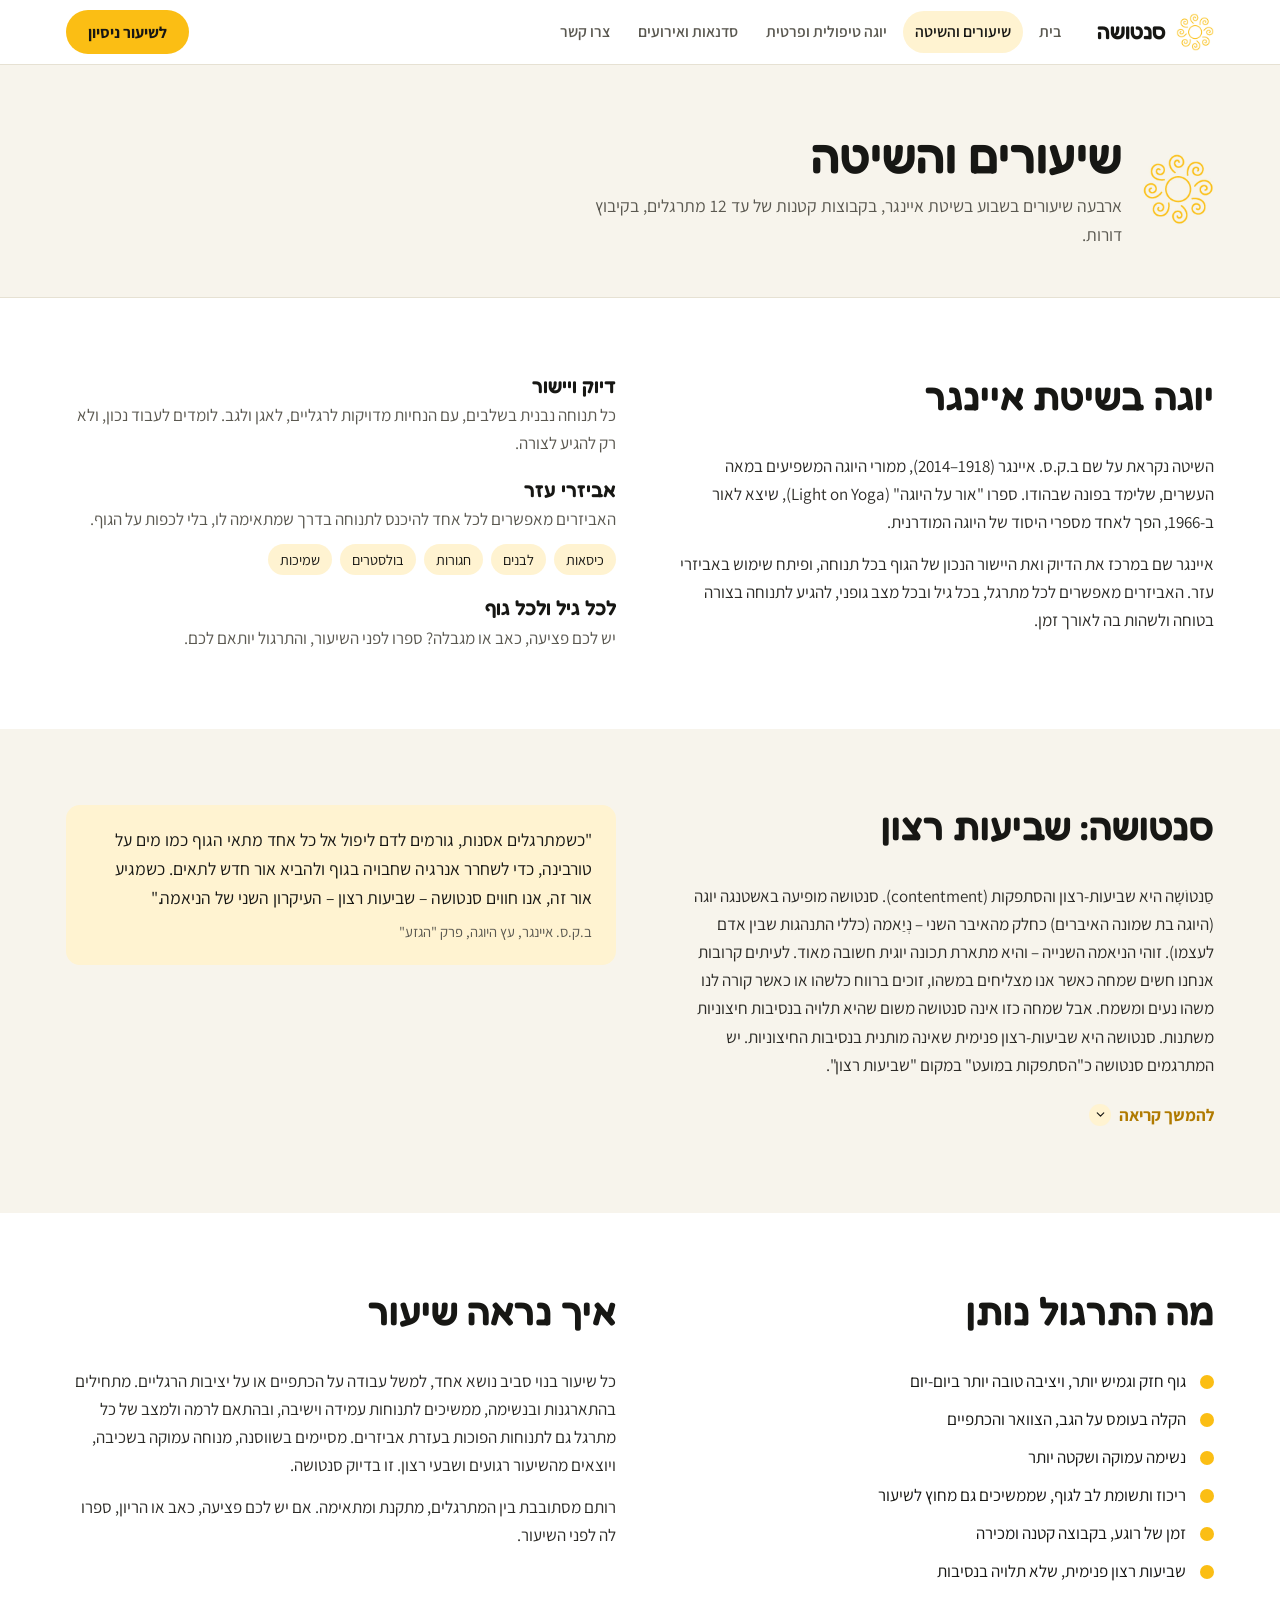
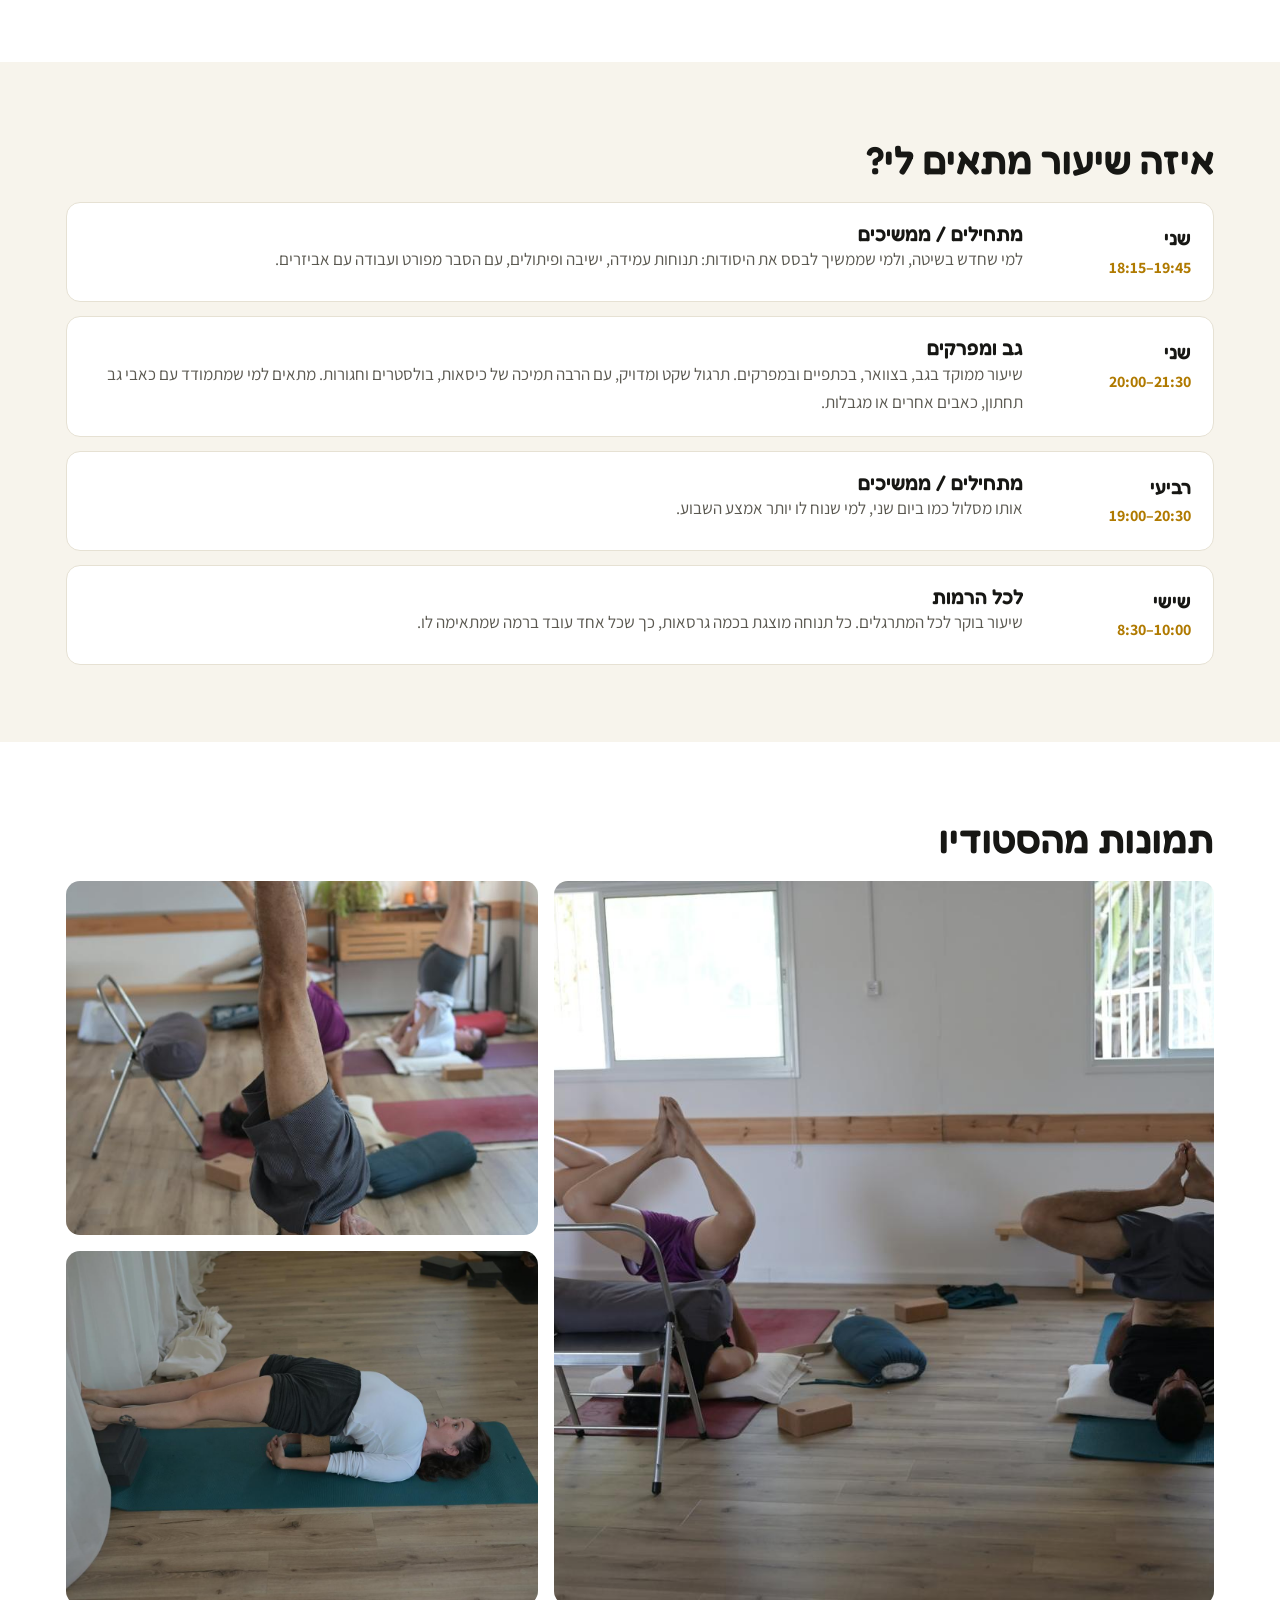
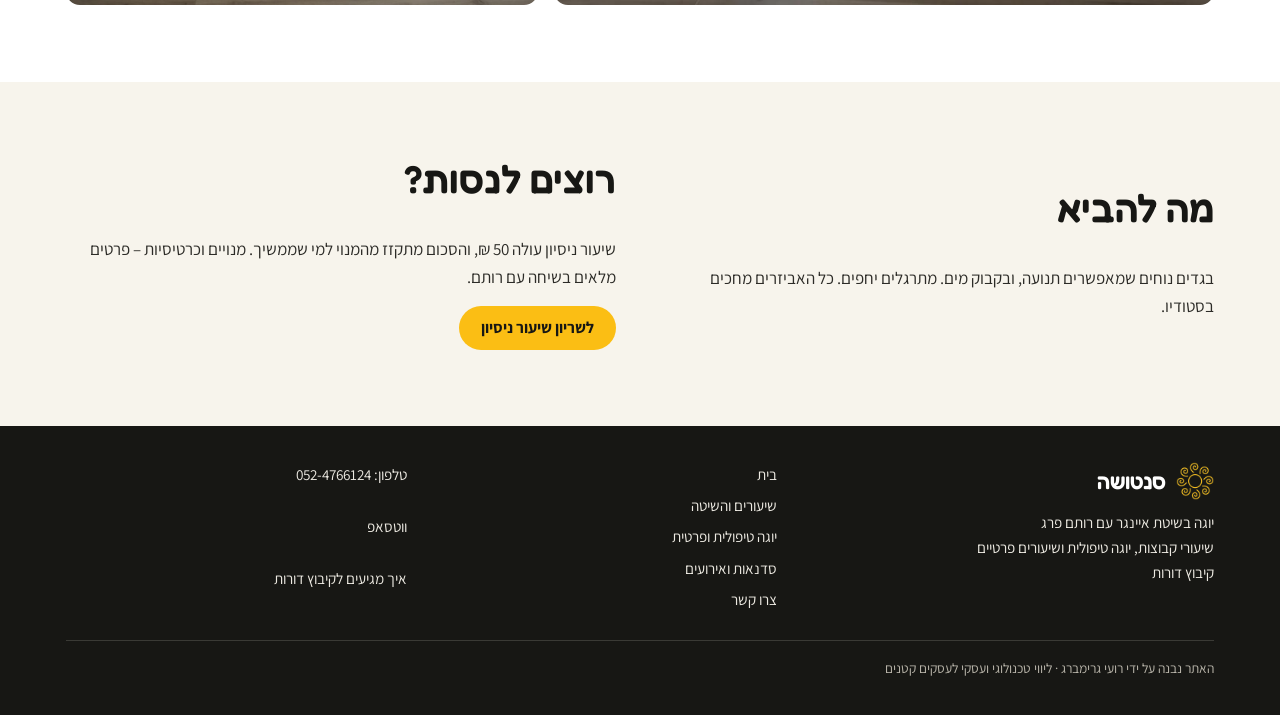
==== commit 99b36ab2: "Remove section eyebrow labels (keep 'נעים להכיר'); smooth scrolling and gentle section reveal Co-Aut" ====
--- a/classes.html
+++ b/classes.html
@@ -36,7 +36,6 @@
 <section class="band">
   <div class="wrap grid2" style="align-items:start">
     <div class="prose">
-      <p class="eyebrow">השיטה</p>
       <h2>יוגה בשיטת איינגר</h2>
       <p>השיטה נקראת על שם ב.ק.ס. איינגר (1918–2014), ממורי היוגה המשפיעים במאה העשרים, שלימד בפונה שבהודו. ספרו "אור על היוגה" (Light on Yoga), שיצא לאור ב-1966, הפך לאחד מספרי היסוד של היוגה המודרנית.</p>
       <p>איינגר שם במרכז את הדיוק ואת היישור הנכון של הגוף בכל תנוחה, ופיתח שימוש באביזרי עזר. האביזרים מאפשרים לכל מתרגל, בכל גיל ובכל מצב גופני, להגיע לתנוחה בצורה בטוחה ולשהות בה לאורך זמן.</p>
@@ -52,7 +51,6 @@
 <section class="band alt" id="santosha">
   <div class="wrap grid2" style="align-items:start">
     <div class="prose">
-      <p class="eyebrow">למה סנטושה</p>
       <h2>סנטושה: שביעות רצון</h2>
       <p>סַנטוֹשָה היא שביעות-רצון והסתפקות (contentment). סנטושה מופיעה באשטנגה יוגה (היוגה בת שמונה האיברים) כחלק מהאיבר השני – נְיַאמה (כללי התנהגות שבין אדם לעצמו). זוהי הניאמה השנייה – והיא מתארת תכונה יוגית חשובה מאוד. לעיתים קרובות אנחנו חשים שמחה כאשר אנו מצליחים במשהו, זוכים ברווח כלשהו או כאשר קורה לנו משהו נעים ומשמח. אבל שמחה כזו אינה סנטושה משום שהיא תלויה בנסיבות חיצוניות משתנות. סנטושה היא שביעות-רצון פנימית שאינה מותנית בנסיבות החיצוניות. יש המתרגמים סנטושה כ"הסתפקות במועט" במקום "שביעות רצון".</p>
       <details class="more">
@@ -67,7 +65,6 @@
 <section class="band">
   <div class="wrap grid2" style="align-items:start">
     <div class="prose">
-      <p class="eyebrow">למה לתרגל</p>
       <h2>מה התרגול נותן</h2>
       <ul class="ticks">
         <li>גוף חזק וגמיש יותר, ויציבה טובה יותר ביום-יום</li>
@@ -79,7 +76,6 @@
       </ul>
     </div>
     <div class="prose">
-      <p class="eyebrow">מה קורה בשיעור</p>
       <h2>איך נראה שיעור</h2>
       <p>כל שיעור בנוי סביב נושא אחד, למשל עבודה על הכתפיים או על יציבות הרגליים. מתחילים בהתארגנות ובנשימה, ממשיכים לתנוחות עמידה וישיבה, ובהתאם לרמה ולמצב של כל מתרגל גם לתנוחות הפוכות בעזרת אביזרים. מסיימים בשווסנה, מנוחה עמוקה בשכיבה, ויוצאים מהשיעור רגועים ושבעי רצון. זו בדיוק סנטושה.</p>
       <p>רותם מסתובבת בין המתרגלים, מתקנת ומתאימה. אם יש לכם פציעה, כאב או הריון, ספרו לה לפני השיעור.</p>
@@ -88,7 +84,6 @@
 </section>
 <section class="band alt">
   <div class="wrap">
-    <p class="eyebrow">השיעורים</p>
     <h2>איזה שיעור מתאים לי?</h2>
     <div class="classes">
       <div class="classrow"><div class="when">שני<span>18:15–19:45</span></div><div><h3>מתחילים / ממשיכים</h3><p>למי שחדש בשיטה, ולמי שממשיך לבסס את היסודות: תנוחות עמידה, ישיבה ופיתולים, עם הסבר מפורט ועבודה עם אביזרים.</p></div></div>
@@ -100,7 +95,6 @@
 </section>
 <section class="band">
   <div class="wrap">
-    <p class="eyebrow">מהשיעורים</p>
     <h2>תמונות מהסטודיו</h2>
     <div class="gallery">
       <img class="tall" src="img/iyengar-yoga-class-dorot.jpg" alt="מתרגלים בתנוחות הפוכות עם כיסא ובולסטרים">
--- a/css/site.css
+++ b/css/site.css
@@ -247,3 +247,10 @@
 details.more[open] summary::after{transform:rotate(180deg)}
 details.more[open] summary{margin-bottom:10px}
 details.more p+p{margin-top:14px}
+
+/* smooth scrolling + gentle reveal */
+@media (prefers-reduced-motion:no-preference){
+  html{scroll-behavior:smooth}
+  .js .reveal{opacity:0;transform:translateY(18px);transition:opacity .7s ease,transform .7s cubic-bezier(.2,.7,.2,1)}
+  .js .reveal.in{opacity:1;transform:none}
+}
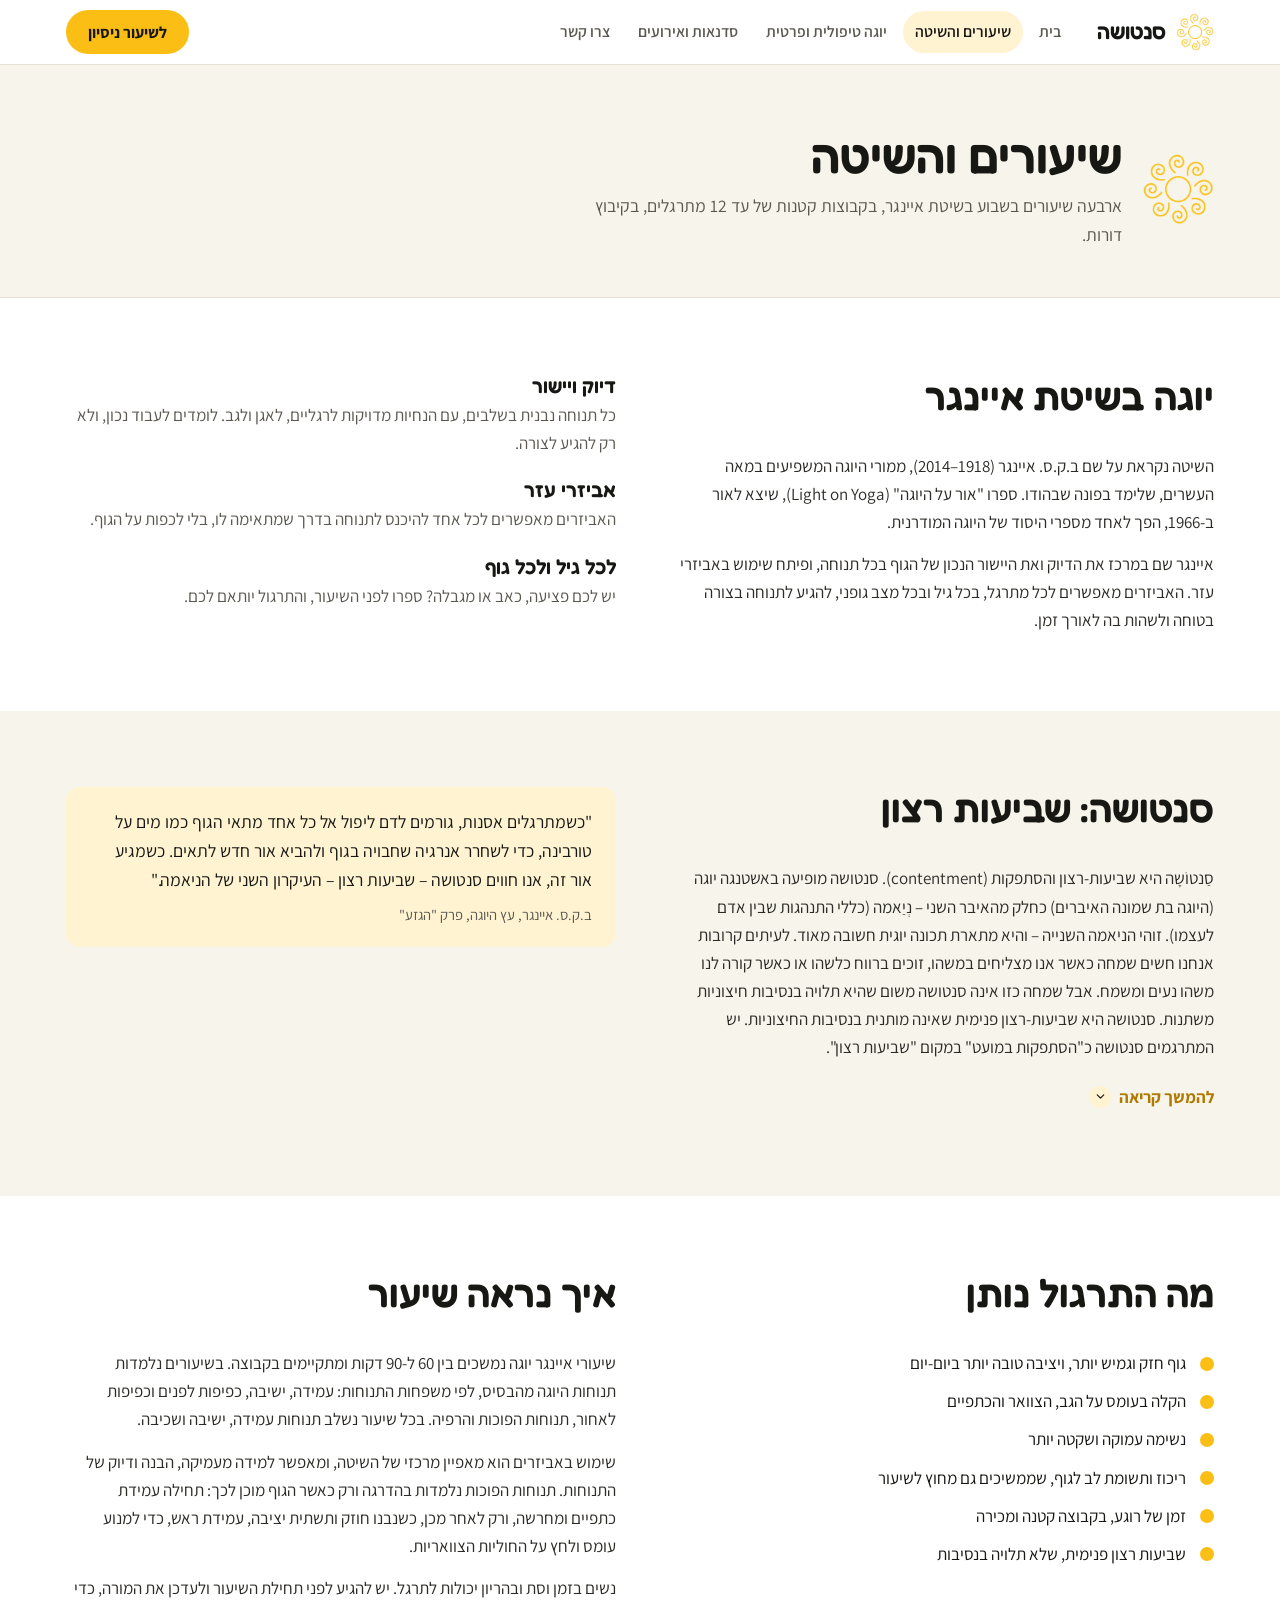
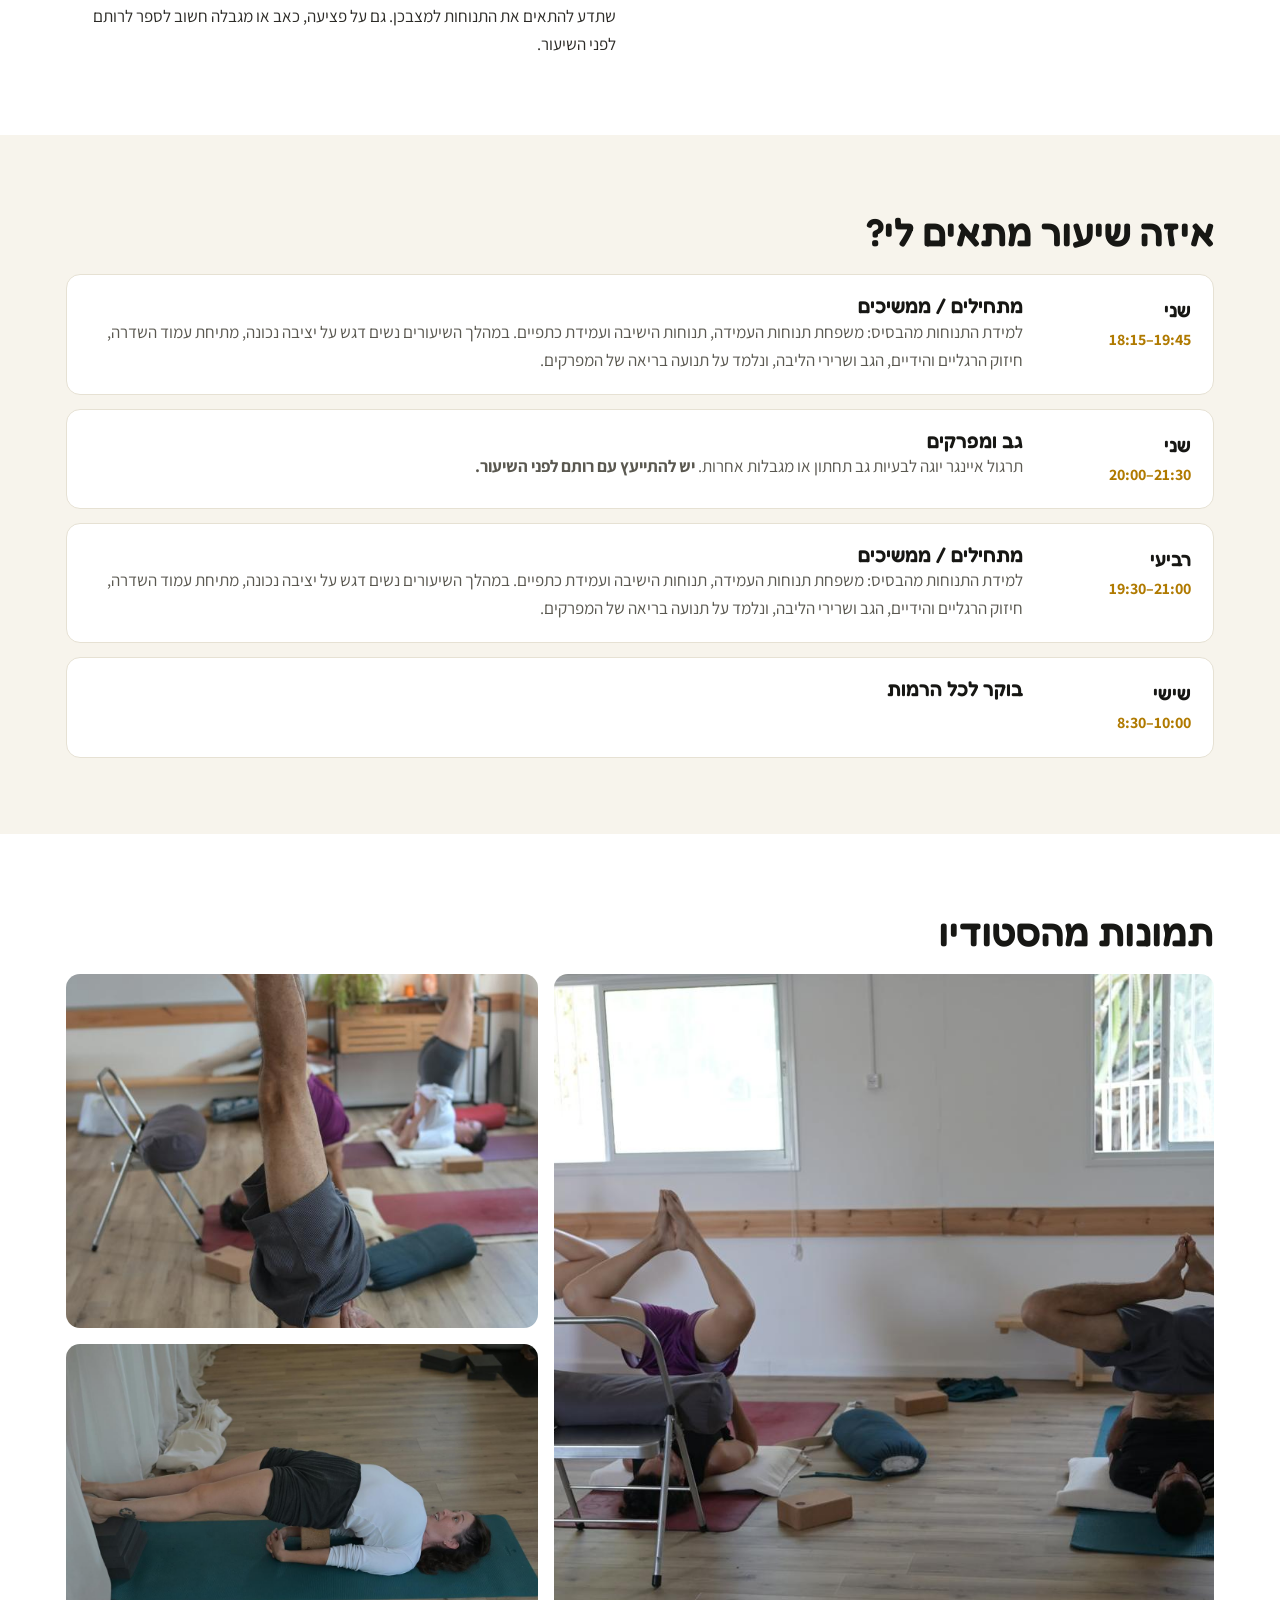
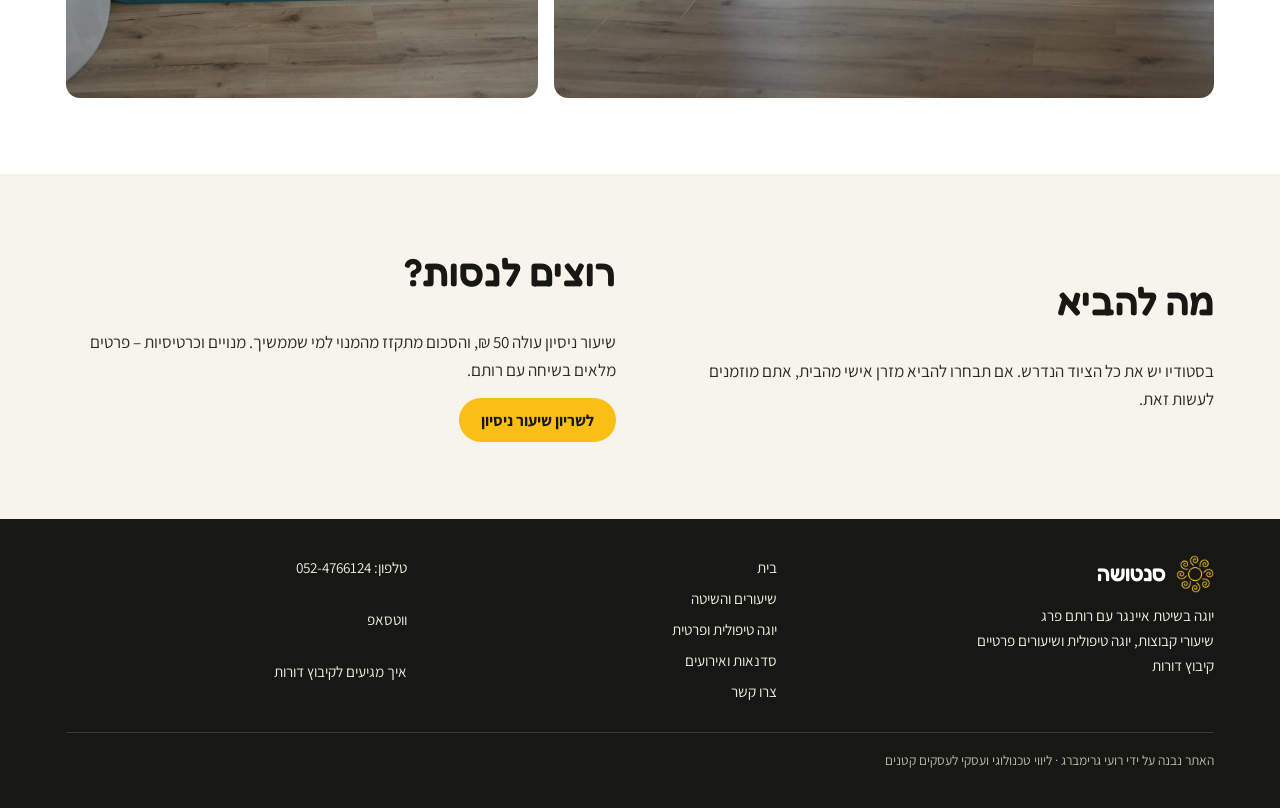
==== commit 57bd82fd: "Apply Rotem's corrections: Wed 19:30, class descriptions, lesson structure, gear, period/pregnancy n" ====
--- a/classes.html
+++ b/classes.html
@@ -21,7 +21,7 @@
 <link rel="preconnect" href="https://fonts.googleapis.com">
 <link rel="preconnect" href="https://fonts.gstatic.com" crossorigin>
 <link rel="stylesheet" href="https://fonts.googleapis.com/css2?family=Fredoka:wght@500;600&family=Assistant:wght@400;600;700&display=swap">
-<link rel="stylesheet" href="css/site.css">
+<link rel="stylesheet" href="css/site.css?v=20261124b">
 </head>
 <body>
 <header class="top">
@@ -42,8 +42,7 @@
     </div>
     <div class="points">
       <div><h3>דיוק ויישור</h3><p>כל תנוחה נבנית בשלבים, עם הנחיות מדויקות לרגליים, לאגן ולגב. לומדים לעבוד נכון, ולא רק להגיע לצורה.</p></div>
-      <div><h3>אביזרי עזר</h3><p>האביזרים מאפשרים לכל אחד להיכנס לתנוחה בדרך שמתאימה לו, בלי לכפות על הגוף.</p>
-        <ul class="props"><li>כיסאות</li><li>לבנים</li><li>חגורות</li><li>בולסטרים</li><li>שמיכות</li></ul></div>
+      <div><h3>אביזרי עזר</h3><p>האביזרים מאפשרים לכל אחד להיכנס לתנוחה בדרך שמתאימה לו, בלי לכפות על הגוף.</p></div>
       <div><h3>לכל גיל ולכל גוף</h3><p>יש לכם פציעה, כאב או מגבלה? ספרו לפני השיעור, והתרגול יותאם לכם.</p></div>
     </div>
   </div>
@@ -77,8 +76,9 @@
     </div>
     <div class="prose">
       <h2>איך נראה שיעור</h2>
-      <p>כל שיעור בנוי סביב נושא אחד, למשל עבודה על הכתפיים או על יציבות הרגליים. מתחילים בהתארגנות ובנשימה, ממשיכים לתנוחות עמידה וישיבה, ובהתאם לרמה ולמצב של כל מתרגל גם לתנוחות הפוכות בעזרת אביזרים. מסיימים בשווסנה, מנוחה עמוקה בשכיבה, ויוצאים מהשיעור רגועים ושבעי רצון. זו בדיוק סנטושה.</p>
-      <p>רותם מסתובבת בין המתרגלים, מתקנת ומתאימה. אם יש לכם פציעה, כאב או הריון, ספרו לה לפני השיעור.</p>
+      <p>שיעורי איינגר יוגה נמשכים בין 60 ל-90 דקות ומתקיימים בקבוצה. בשיעורים נלמדות תנוחות היוגה מהבסיס, לפי משפחות התנוחות: עמידה, ישיבה, כפיפות לפנים וכפיפות לאחור, תנוחות הפוכות והרפיה. בכל שיעור נשלב תנוחות עמידה, ישיבה ושכיבה.</p>
+      <p>שימוש באביזרים הוא מאפיין מרכזי של השיטה, ומאפשר למידה מעמיקה, הבנה ודיוק של התנוחות. תנוחות הפוכות נלמדות בהדרגה ורק כאשר הגוף מוכן לכך: תחילה עמידת כתפיים ומחרשה, ורק לאחר מכן, כשנבנו חוזק ותשתית יציבה, עמידת ראש, כדי למנוע עומס ולחץ על החוליות הצוואריות.</p>
+      <p>נשים בזמן וסת ובהריון יכולות לתרגל. יש להגיע לפני תחילת השיעור ולעדכן את המורה, כדי שתדע להתאים את התנוחות למצבכן. גם על פציעה, כאב או מגבלה חשוב לספר לרותם לפני השיעור.</p>
     </div>
   </div>
 </section>
@@ -86,10 +86,10 @@
   <div class="wrap">
     <h2>איזה שיעור מתאים לי?</h2>
     <div class="classes">
-      <div class="classrow"><div class="when">שני<span>18:15–19:45</span></div><div><h3>מתחילים / ממשיכים</h3><p>למי שחדש בשיטה, ולמי שממשיך לבסס את היסודות: תנוחות עמידה, ישיבה ופיתולים, עם הסבר מפורט ועבודה עם אביזרים.</p></div></div>
-      <div class="classrow"><div class="when">שני<span>20:00–21:30</span></div><div><h3>גב ומפרקים</h3><p>שיעור ממוקד בגב, בצוואר, בכתפיים ובמפרקים. תרגול שקט ומדויק, עם הרבה תמיכה של כיסאות, בולסטרים וחגורות. מתאים למי שמתמודד עם כאבי גב תחתון, כאבים אחרים או מגבלות.</p></div></div>
-      <div class="classrow"><div class="when">רביעי<span>19:00–20:30</span></div><div><h3>מתחילים / ממשיכים</h3><p>אותו מסלול כמו ביום שני, למי שנוח לו יותר אמצע השבוע.</p></div></div>
-      <div class="classrow"><div class="when">שישי<span>8:30–10:00</span></div><div><h3>לכל הרמות</h3><p>שיעור בוקר לכל המתרגלים. כל תנוחה מוצגת בכמה גרסאות, כך שכל אחד עובד ברמה שמתאימה לו.</p></div></div>
+      <div class="classrow"><div class="when">שני<span>18:15–19:45</span></div><div><h3>מתחילים / ממשיכים</h3><p>למידת התנוחות מהבסיס: משפחת תנוחות העמידה, תנוחות הישיבה ועמידת כתפיים. במהלך השיעורים נשים דגש על יציבה נכונה, מתיחת עמוד השדרה, חיזוק הרגליים והידיים, הגב ושרירי הליבה, ונלמד על תנועה בריאה של המפרקים.</p></div></div>
+      <div class="classrow"><div class="when">שני<span>20:00–21:30</span></div><div><h3>גב ומפרקים</h3><p>תרגול איינגר יוגה לבעיות גב תחתון או מגבלות אחרות. <b>יש להתייעץ עם רותם לפני השיעור.</b></p></div></div>
+      <div class="classrow"><div class="when">רביעי<span>19:30–21:00</span></div><div><h3>מתחילים / ממשיכים</h3><p>למידת התנוחות מהבסיס: משפחת תנוחות העמידה, תנוחות הישיבה ועמידת כתפיים. במהלך השיעורים נשים דגש על יציבה נכונה, מתיחת עמוד השדרה, חיזוק הרגליים והידיים, הגב ושרירי הליבה, ונלמד על תנועה בריאה של המפרקים.</p></div></div>
+      <div class="classrow"><div class="when">שישי<span>8:30–10:00</span></div><div><h3>בוקר לכל הרמות</h3></div></div>
     </div>
   </div>
 </section>
@@ -107,7 +107,7 @@
   <div class="wrap grid2">
     <div class="prose">
       <h2>מה להביא</h2>
-      <p>בגדים נוחים שמאפשרים תנועה, ובקבוק מים. מתרגלים יחפים. כל האביזרים מחכים בסטודיו.</p>
+      <p>בסטודיו יש את כל הציוד הנדרש. אם תבחרו להביא מזרן אישי מהבית, אתם מוזמנים לעשות זאת.</p>
     </div>
     <div class="prose">
       <h2>רוצים לנסות?</h2>
@@ -132,6 +132,6 @@
     <p class="credit">האתר נבנה על ידי רועי גרימברג · ליווי טכנולוגי ועסקי לעסקים קטנים</p>
   </div>
 </footer>
-<script src="js/site.js"></script>
+<script src="js/site.js?v=20261124b"></script>
 </body>
 </html>
--- a/css/site.css
+++ b/css/site.css
@@ -254,3 +254,13 @@
   .js .reveal{opacity:0;transform:translateY(18px);transition:opacity .7s ease,transform .7s cubic-bezier(.2,.7,.2,1)}
   .js .reveal.in{opacity:1;transform:none}
 }
+
+/* about Rotem + testimonials */
+.about{display:grid;gap:14px}
+.about h2{margin:0}
+.about .role{color:var(--sun-deep);font-weight:700;margin-top:-6px}
+.about details.more p+p{margin-top:14px}
+.testi{position:relative;margin:0;padding:34px 24px 24px;background:#fff;border:1px solid var(--line);border-radius:16px;box-shadow:0 1px 0 rgba(0,0,0,.02)}
+.testi::before{content:"\201D";position:absolute;top:-6px;right:20px;font-family:Georgia,serif;font-size:4rem;line-height:1;color:var(--sun)}
+.testi p{color:var(--ink);line-height:1.75}
+.testi cite{display:block;margin-top:14px;font-style:normal;font-weight:700;color:var(--sun-deep)}
